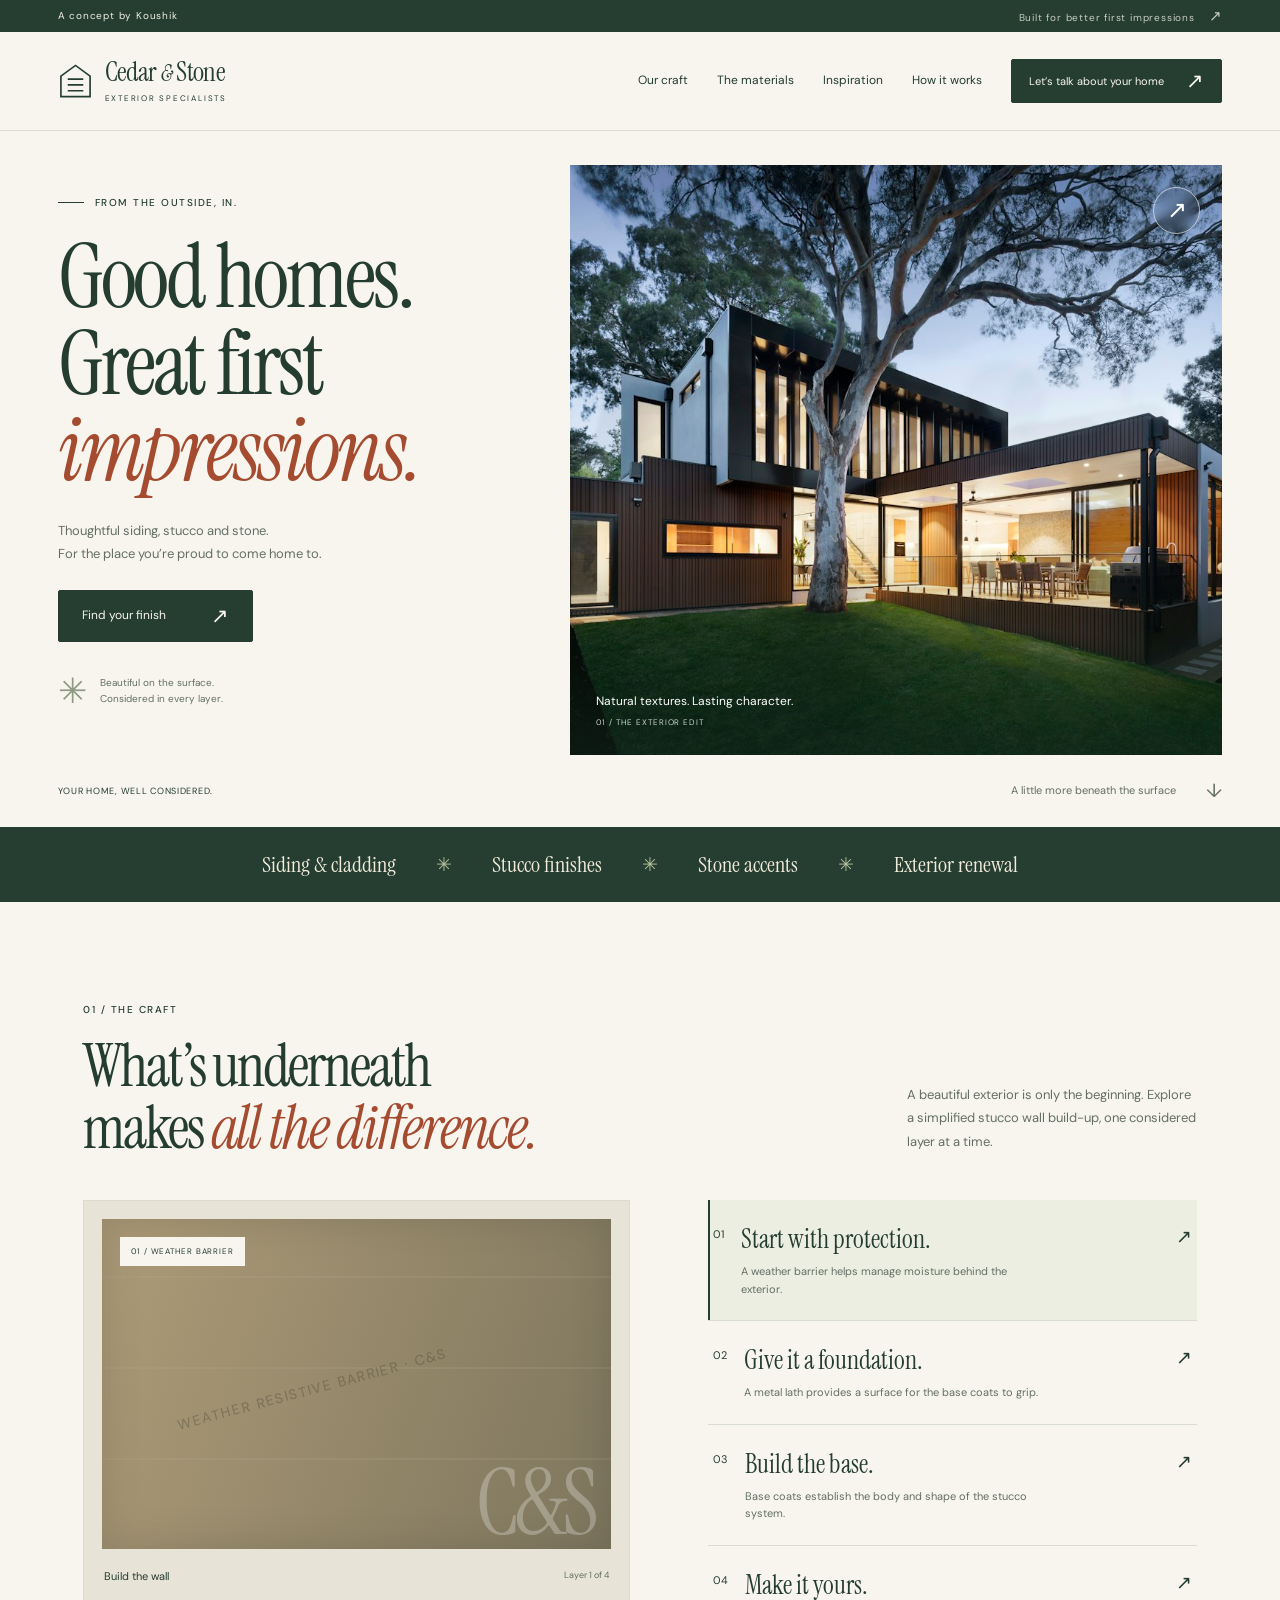
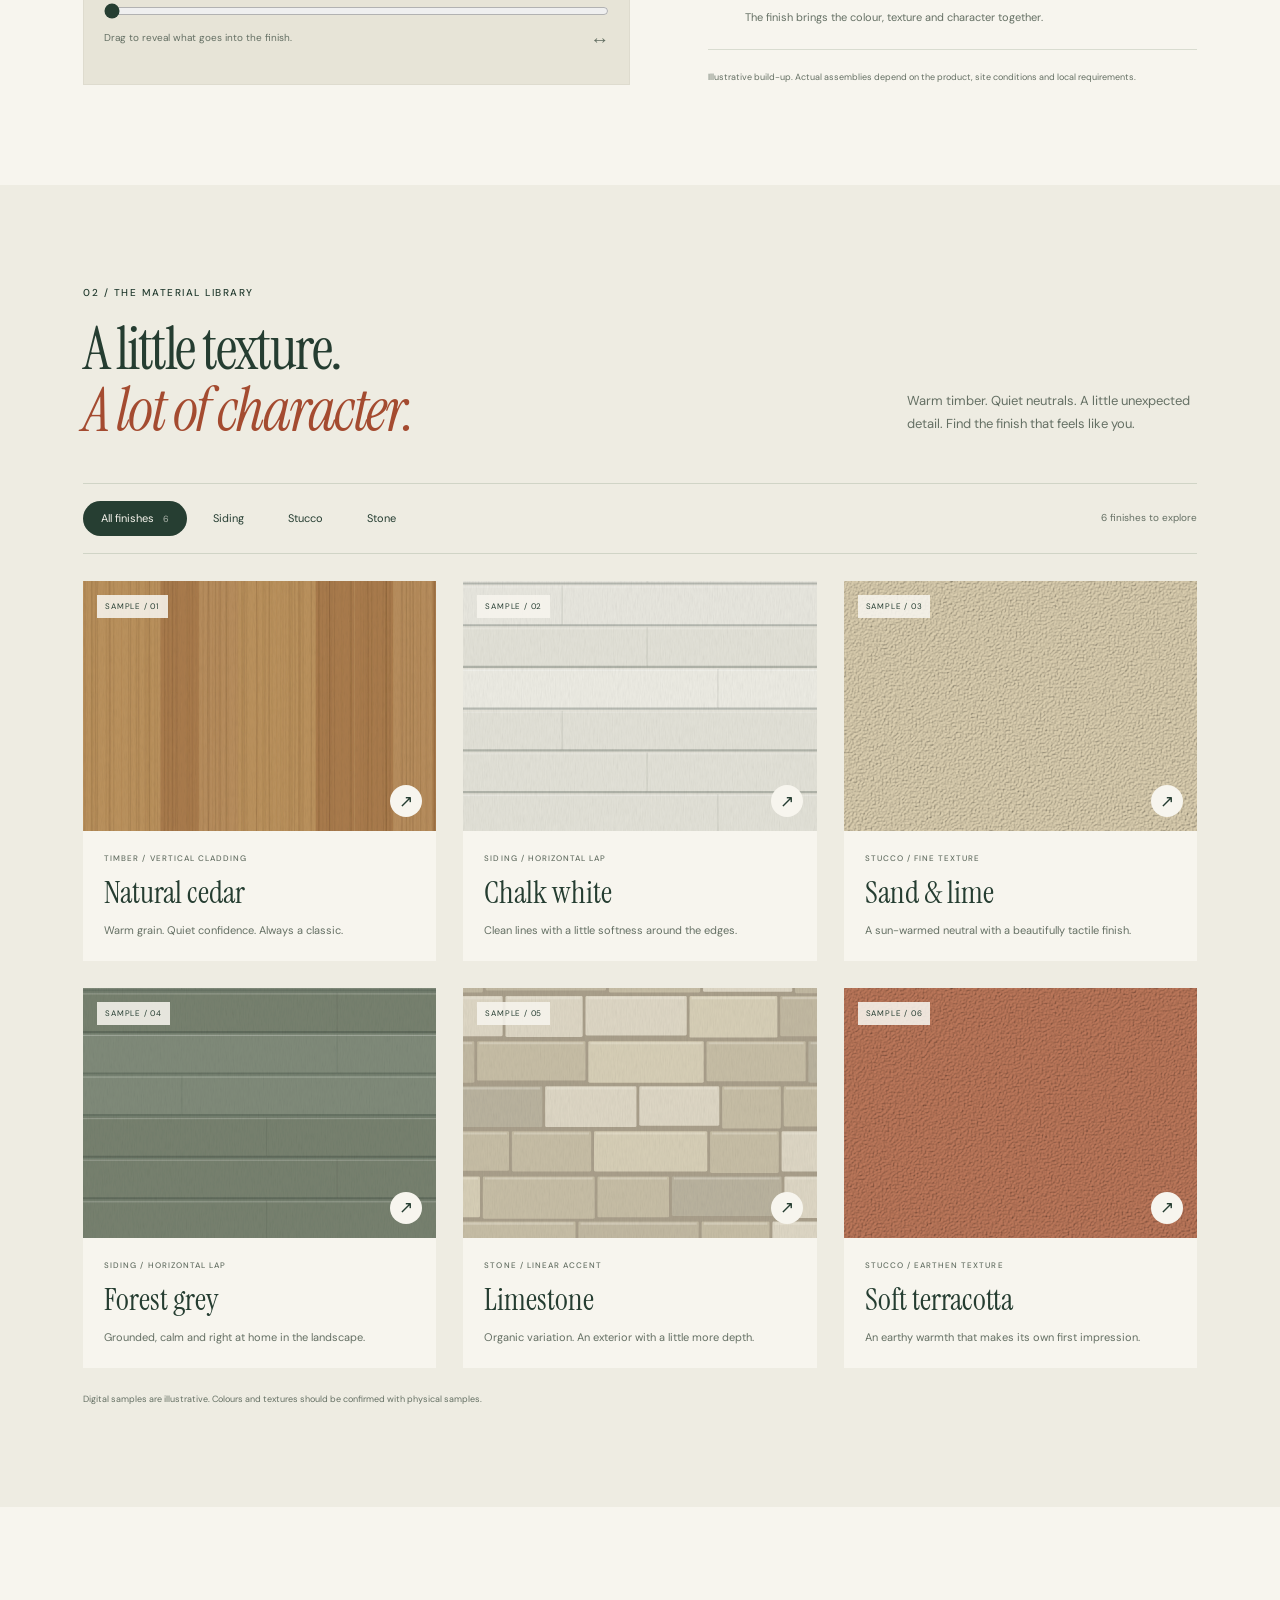
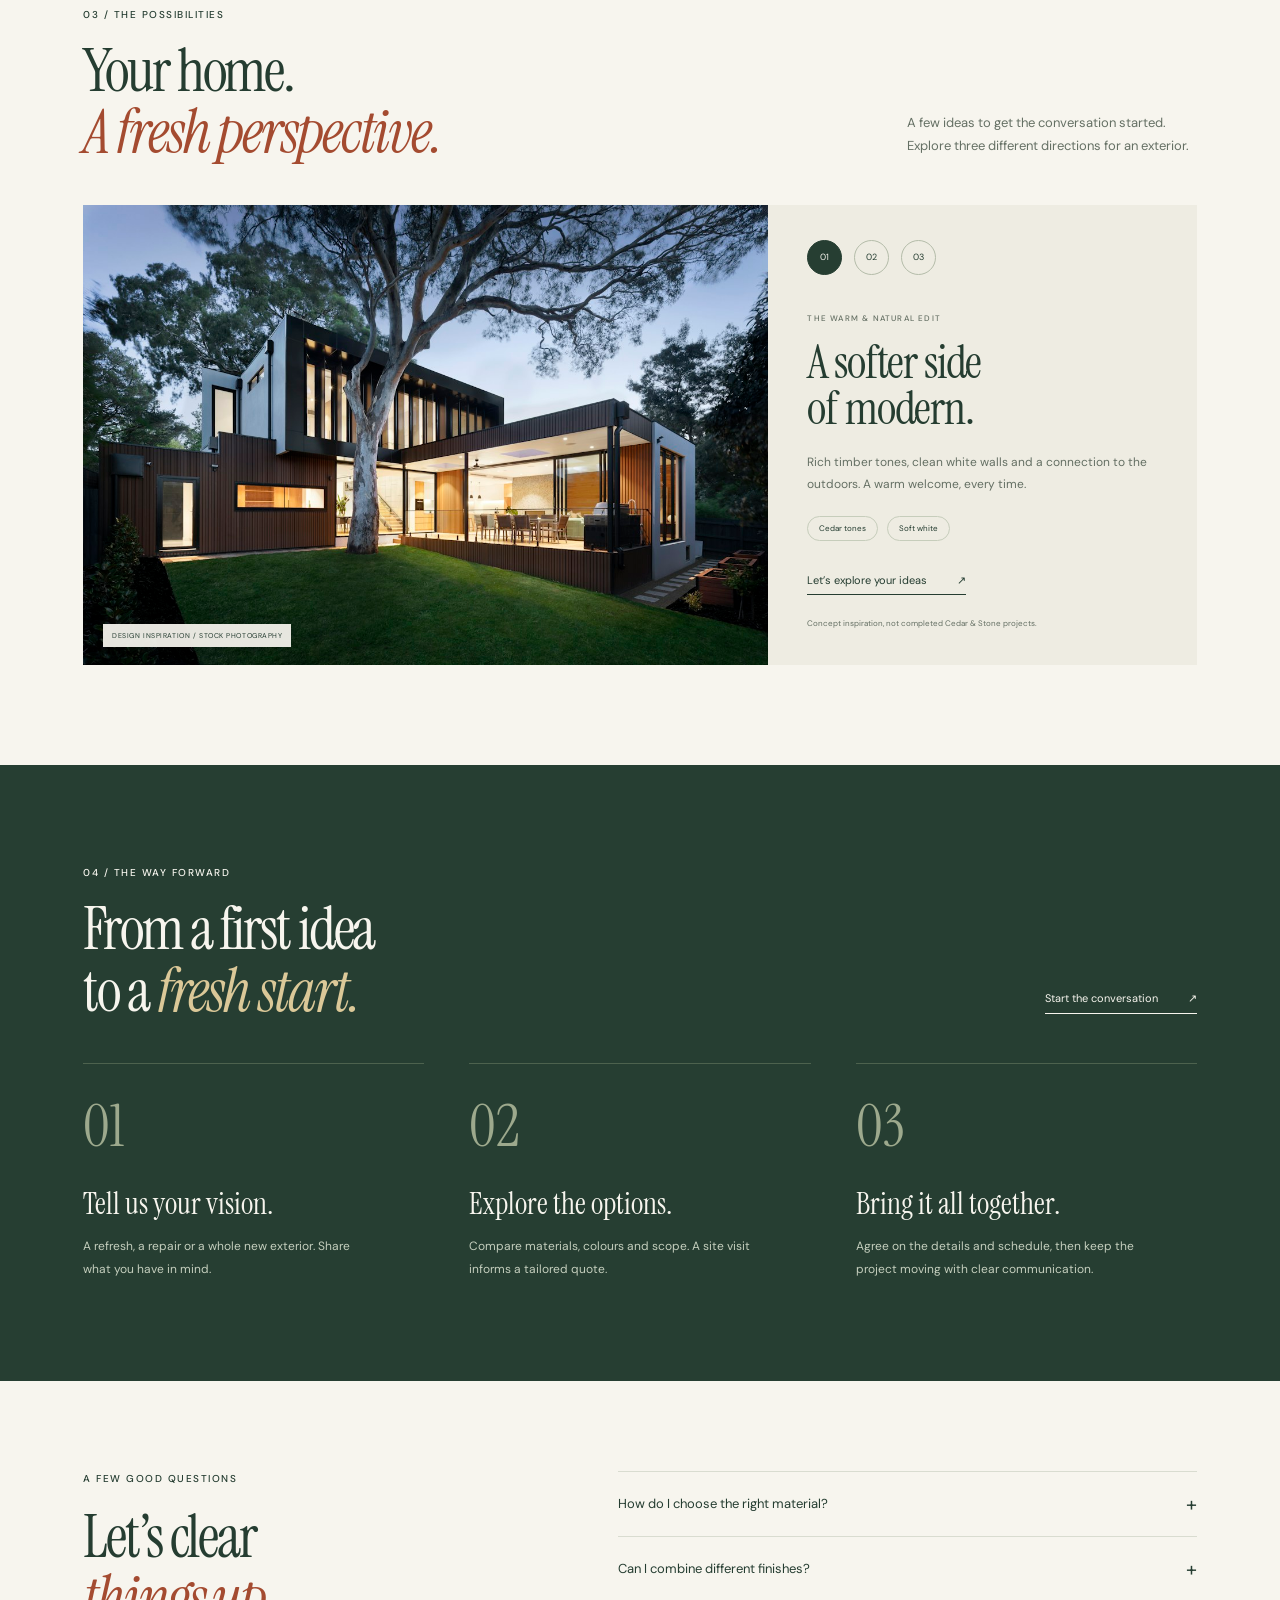
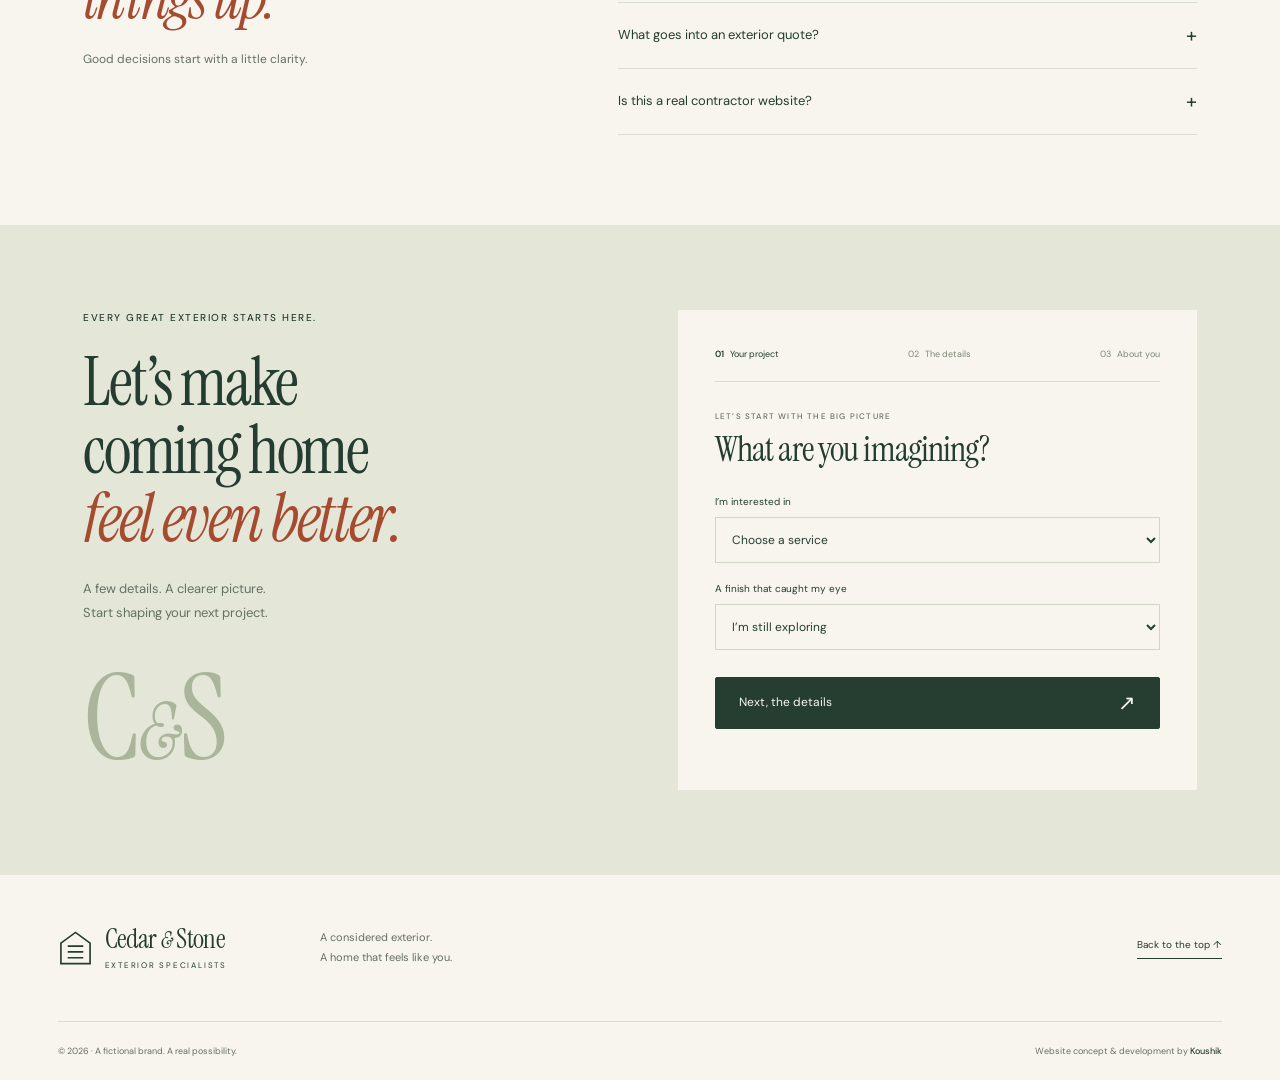
==== index.html @ 610dc9ab "Publish Cedar & Stone contractor website" ====
<!doctype html>
<html lang="en">
<head>
  <meta charset="utf-8">
  <meta name="viewport" content="width=device-width, initial-scale=1">
  <meta name="theme-color" content="#263e32">
  <meta name="description" content="Explore an exterior contractor website concept by Koushik. Discover siding, stucco and stone finishes, an interactive wall build-up, and a guided project brief.">
  <title>Cedar & Stone — A better first impression.</title>
  <link rel="icon" href="assets/favicon.svg" type="image/svg+xml">
  <link rel="stylesheet" href="styles.css">
  <script src="app.js" defer></script>
</head>
<body>
  <a class="skip-link" href="#main">Skip to content</a>
  <div class="concept-bar"><span>A concept by Koushik</span><span>Built for better first impressions <span aria-hidden="true">↗</span></span></div>
  <header class="site-header">
    <a class="brand" href="#" aria-label="Cedar and Stone home"><svg viewBox="0 0 36 40" aria-hidden="true"><path d="M3 36V15L18 4l15 11v21H3Z"/><path d="M10 18h16M10 24h16M10 30h16"/></svg><span>Cedar <i>&</i> Stone<small>EXTERIOR SPECIALISTS</small></span></a>
    <button class="menu-toggle" aria-expanded="false" aria-controls="navigation" aria-label="Open navigation"><span></span><span></span></button>
    <nav id="navigation" aria-label="Main navigation"><a href="#craft">Our craft</a><a href="#materials">The materials</a><a href="#projects">Inspiration</a><a href="#process">How it works</a><a class="button button-small" href="#quote">Let’s talk about your home <span aria-hidden="true">↗</span></a></nav>
  </header>
  <main id="main">
    <section class="hero" aria-labelledby="hero-title">
      <div class="hero-copy"><p class="eyebrow"><span class="tiny-line"></span> FROM THE OUTSIDE, IN.</p><h1 id="hero-title">Good homes.<br>Great first<br><em>impressions.</em></h1><p class="hero-description">Thoughtful siding, stucco and stone.<br>For the place you’re proud to come home to.</p><a class="button" href="#materials">Find your finish <span aria-hidden="true">↗</span></a><div class="hero-note"><span class="note-symbol" aria-hidden="true">✳</span><p>Beautiful on the surface.<br>Considered in every layer.</p></div></div>
      <div class="hero-photo"><img src="assets/house-courtyard.jpg" width="1200" height="800" alt="Contemporary home with warm timber cladding, white walls and a tree-filled courtyard" fetchpriority="high"><div class="photo-caption"><span>Natural textures. Lasting character.</span><span>01 / THE EXTERIOR EDIT</span></div><a class="photo-link" href="#projects" aria-label="Explore home inspiration"><span aria-hidden="true">↗</span></a></div>
      <div class="hero-bottom"><span>YOUR HOME, WELL CONSIDERED.</span><a href="#craft">A little more beneath the surface <span aria-hidden="true">↓</span></a></div>
    </section>
    <div class="service-strip" aria-label="Services"><span>Siding & cladding</span><i aria-hidden="true">✳</i><span>Stucco finishes</span><i aria-hidden="true">✳</i><span>Stone accents</span><i aria-hidden="true">✳</i><span>Exterior renewal</span></div>

    <section class="section craft-section" id="craft" aria-labelledby="craft-title">
      <div class="section-heading"><div><p class="eyebrow">01 / THE CRAFT</p><h2 id="craft-title">What’s underneath<br>makes <em>all the difference.</em></h2></div><p>A beautiful exterior is only the beginning. Explore a simplified stucco wall build-up, one considered layer at a time.</p></div>
      <div class="craft-layout"><div class="wall-demo"><div class="wall-stage" id="wall-stage" data-layer="0"><div class="wall-layer wall-barrier"></div><div class="wall-layer wall-mesh"></div><div class="wall-layer wall-base"></div><div class="wall-layer wall-finish"></div><div class="wall-frame"></div><span class="wall-label" id="wall-label">01 / WEATHER BARRIER</span><span class="wall-watermark" aria-hidden="true">C&S</span></div><div class="wall-control"><label for="wall-progress">Build the wall <span id="wall-progress-label">Layer 1 of 4</span></label><input id="wall-progress" type="range" min="0" max="3" step="0.01" value="0" aria-label="Explore four layers of a stucco wall"><p>Drag to reveal what goes into the finish. <span aria-hidden="true">↔</span></p></div></div>
      <div class="layer-list" aria-label="Wall layers"><button class="layer-step is-active" data-layer="0" aria-pressed="true"><span>01</span><div><h3>Start with protection.</h3><p>A weather barrier helps manage moisture behind the exterior.</p></div><b aria-hidden="true">↗</b></button><button class="layer-step" data-layer="1" aria-pressed="false"><span>02</span><div><h3>Give it a foundation.</h3><p>A metal lath provides a surface for the base coats to grip.</p></div><b aria-hidden="true">↗</b></button><button class="layer-step" data-layer="2" aria-pressed="false"><span>03</span><div><h3>Build the base.</h3><p>Base coats establish the body and shape of the stucco system.</p></div><b aria-hidden="true">↗</b></button><button class="layer-step" data-layer="3" aria-pressed="false"><span>04</span><div><h3>Make it yours.</h3><p>The finish brings the colour, texture and character together.</p></div><b aria-hidden="true">↗</b></button><p class="technical-note">Illustrative build-up. Actual assemblies depend on the product, site conditions and local requirements.</p></div></div>
    </section>

    <section class="materials-section" id="materials" aria-labelledby="materials-title"><div class="section section-inner"><div class="section-heading"><div><p class="eyebrow">02 / THE MATERIAL LIBRARY</p><h2 id="materials-title">A little texture.<br><em>A lot of character.</em></h2></div><p>Warm timber. Quiet neutrals. A little unexpected detail. Find the finish that feels like you.</p></div><div class="materials-toolbar"><div class="filter-list" role="group" aria-label="Filter materials"><button class="filter is-active" data-filter="all" aria-pressed="true">All finishes <span>6</span></button><button class="filter" data-filter="siding" aria-pressed="false">Siding</button><button class="filter" data-filter="stucco" aria-pressed="false">Stucco</button><button class="filter" data-filter="stone" aria-pressed="false">Stone</button></div><p id="material-count" aria-live="polite">6 finishes to explore</p></div><div class="material-grid" id="material-grid"></div><p class="material-footnote">Digital samples are illustrative. Colours and textures should be confirmed with physical samples.</p></div></section>

    <section class="section projects-section" id="projects" aria-labelledby="projects-title"><div class="section-heading"><div><p class="eyebrow">03 / THE POSSIBILITIES</p><h2 id="projects-title">Your home.<br><em>A fresh perspective.</em></h2></div><p>A few ideas to get the conversation started. Explore three different directions for an exterior.</p></div><div class="project-layout"><div class="project-image-wrap"><img id="project-image" src="assets/house-courtyard.jpg" width="1200" height="800" loading="lazy" alt="Warm timber and white exterior around a leafy courtyard"><span class="image-label">DESIGN INSPIRATION / STOCK PHOTOGRAPHY</span></div><div class="project-detail"><div class="project-selectors" role="group" aria-label="Choose an inspiration concept"><button class="project-selector is-active" data-project="0" aria-pressed="true">01</button><button class="project-selector" data-project="1" aria-pressed="false">02</button><button class="project-selector" data-project="2" aria-pressed="false">03</button></div><p class="eyebrow" id="project-type">THE WARM & NATURAL EDIT</p><h3 id="project-title">A softer side<br>of modern.</h3><p id="project-description">Rich timber tones, clean white walls and a connection to the outdoors. A warm welcome, every time.</p><div class="project-tags" id="project-tags"><span>Cedar tones</span><span>Soft white</span></div><a class="text-link" href="#quote">Let’s explore your ideas <span aria-hidden="true">↗</span></a><p class="project-disclaimer">Concept inspiration, not completed Cedar & Stone projects.</p></div></div></section>

    <section class="process-section" id="process" aria-labelledby="process-title"><div class="section section-inner"><div class="section-heading"><div><p class="eyebrow">04 / THE WAY FORWARD</p><h2 id="process-title">From a first idea<br>to a <em>fresh start.</em></h2></div><a class="text-link" href="#quote">Start the conversation <span aria-hidden="true">↗</span></a></div><div class="process-grid"><article><span class="process-number">01</span><h3>Tell us your vision.</h3><p>A refresh, a repair or a whole new exterior. Share what you have in mind.</p></article><article><span class="process-number">02</span><h3>Explore the options.</h3><p>Compare materials, colours and scope. A site visit informs a tailored quote.</p></article><article><span class="process-number">03</span><h3>Bring it all together.</h3><p>Agree on the details and schedule, then keep the project moving with clear communication.</p></article></div></div></section>

    <section class="section faq-section" aria-labelledby="faq-title"><div><p class="eyebrow">A FEW GOOD QUESTIONS</p><h2 id="faq-title">Let’s clear<br><em>things up.</em></h2><p>Good decisions start with a little clarity.</p></div><div class="faq-list"><details><summary>How do I choose the right material?<span aria-hidden="true">+</span></summary><p>Start with the look you like, then discuss your home’s existing walls, exposure, maintenance preferences and budget with your contractor. The samples here are a starting point for that conversation.</p></details><details><summary>Can I combine different finishes?<span aria-hidden="true">+</span></summary><p>Yes, a design can combine siding, stucco and stone accents. The detailing and transitions need to suit the selected products and wall assembly.</p></details><details><summary>What goes into an exterior quote?<span aria-hidden="true">+</span></summary><p>Wall area, material choices, access, removal of the existing finish, repairs and detailing all affect the scope. A contractor should assess the site before confirming a price.</p></details><details><summary>Is this a real contractor website?<span aria-hidden="true">+</span></summary><p>This is an interactive portfolio concept by Koushik. Cedar & Stone is a fictional business. The project brief stays in your browser until you choose to copy or download it; this demo does not send enquiries.</p></details></div></section>

    <section class="quote-section" id="quote" aria-labelledby="quote-title"><div class="section quote-layout"><div class="quote-intro"><p class="eyebrow">EVERY GREAT EXTERIOR STARTS HERE.</p><h2 id="quote-title">Let’s make<br>coming home<br><em>feel even better.</em></h2><p>A few details. A clearer picture.<br>Start shaping your next project.</p><div class="quote-mark" aria-hidden="true">C<span>&</span>S</div></div><div class="quote-card"><div id="quote-form-wrap"><div class="form-progress" aria-label="Project brief progress"><span class="is-active" data-form-step="0">01 <b>Your project</b></span><span data-form-step="1">02 <b>The details</b></span><span data-form-step="2">03 <b>About you</b></span></div><form id="quote-form"><div class="form-step" data-step="0"><p class="eyebrow">LET’S START WITH THE BIG PICTURE</p><h3>What are you imagining?</h3><label for="service">I’m interested in</label><select id="service" name="service" required><option value="">Choose a service</option><option>Siding & cladding</option><option>Stucco finishes</option><option>Stone accents</option><option>A complete exterior refresh</option><option>I’d like some guidance</option></select><label for="material">A finish that caught my eye</label><select id="material" name="material"><option value="">I’m still exploring</option></select><button class="button form-next" type="button">Next, the details <span aria-hidden="true">↗</span></button></div><div class="form-step" data-step="1" hidden><p class="eyebrow">A LITTLE MORE CONTEXT</p><h3>Tell us about your home.</h3><label for="location">City or area</label><input id="location" name="location" autocomplete="address-level2" placeholder="e.g. Your city or neighbourhood" minlength="2" maxlength="100" required><label for="timeline">Your ideal timing</label><select id="timeline" name="timeline" required><option value="">Choose a timeframe</option><option>As soon as practical</option><option>Within 1–3 months</option><option>Within 3–6 months</option><option>I’m planning ahead</option></select><label for="notes">Anything else? <span class="optional">Optional</span></label><textarea id="notes" name="notes" rows="3" maxlength="1000" placeholder="A few details about your project…"></textarea><div class="form-actions"><button class="form-back text-link" type="button">← Back</button><button class="button form-next" type="button">One last step <span aria-hidden="true">↗</span></button></div></div><div class="form-step" data-step="2" hidden><p class="eyebrow">PUT A NAME TO THE VISION</p><h3>Who’s planning the project?</h3><label for="name">Your name</label><input id="name" name="name" autocomplete="name" maxlength="100" required placeholder="Your full name"><label for="email">Email address</label><input id="email" name="email" type="email" autocomplete="email" maxlength="200" required placeholder="you@example.com"><p class="demo-form-note">This is a demo. Your brief is created on this device. No enquiry is sent and no details are saved by this site.</p><div class="form-actions"><button class="form-back text-link" type="button">← Back</button><button class="button" type="submit">Create my project brief <span aria-hidden="true">↗</span></button></div></div></form></div><div id="quote-success" hidden tabindex="-1"><span class="success-icon" aria-hidden="true">✓</span><p class="eyebrow">A GREAT PLACE TO START</p><h3>Your vision,<br>all in one place.</h3><p>Your project brief is ready. This demo hasn’t sent an enquiry. Download or copy the brief to share with a contractor.</p><pre id="brief-preview"></pre><div class="success-actions"><button class="button" id="download-brief">Download brief <span aria-hidden="true">↓</span></button><button class="text-link" id="copy-brief">Copy brief <span aria-hidden="true">↗</span></button></div><p id="copy-status" role="status"></p><button class="text-link" id="restart-brief">Start a new brief <span aria-hidden="true">↺</span></button></div></div></div></section>
  </main>
  <footer class="site-footer"><a class="brand" href="#"><svg viewBox="0 0 36 40" aria-hidden="true"><path d="M3 36V15L18 4l15 11v21H3Z"/><path d="M10 18h16M10 24h16M10 30h16"/></svg><span>Cedar <i>&</i> Stone<small>EXTERIOR SPECIALISTS</small></span></a><p>A considered exterior.<br>A home that feels like you.</p><a href="#main" class="text-link">Back to the top ↑</a><div class="footer-bottom"><span>© <span id="year">2026</span> · A fictional brand. A real possibility.</span><span>Website concept & development by <strong>Koushik</strong></span></div></footer>
  <dialog id="material-dialog" aria-labelledby="dialog-title"><button class="dialog-close" aria-label="Close material details">×</button><div id="dialog-swatch" class="dialog-swatch"></div><div class="dialog-content"><p class="eyebrow" id="dialog-category"></p><h2 id="dialog-title"></h2><p id="dialog-description"></p><dl id="dialog-specs"></dl><p class="material-footnote">Illustrative digital sample. Confirm colour, specification and suitability with your installer.</p><button class="button" id="choose-material">Use in my project <span aria-hidden="true">↗</span></button></div></dialog>
  <noscript><p class="noscript-note">Enable JavaScript to explore the material library, interactive wall and project brief.</p></noscript>
</body>
</html>
---- styles.css ----
@font-face{font-family:DM Sans;src:url('assets/dm-sans.woff2') format('woff2');font-style:normal;font-weight:100 900;font-display:swap}
@font-face{font-family:Instrument Serif;src:url('assets/instrument-serif.woff2') format('woff2');font-style:normal;font-weight:400;font-display:swap}
@font-face{font-family:Instrument Serif;src:url('assets/instrument-serif-italic.woff2') format('woff2');font-style:italic;font-weight:400;font-display:swap}
:root{--cream:#f7f5ee;--paper:#eeece2;--green:#263e32;--ink:#253d31;--muted:#657064;--line:#d9dcd0;--ochre:#dbc898;--orange:#a44b30;--serif:'Instrument Serif',Georgia,serif;--sans:'DM Sans',Arial,sans-serif}
*{box-sizing:border-box}html{scroll-behavior:smooth;scroll-padding-top:110px}body{margin:0;background:var(--cream);color:var(--ink);font:15px/1.6 var(--sans);-webkit-font-smoothing:antialiased}body.modal-open{overflow:hidden}button,input,select,textarea{font:inherit}button,a,input,select,textarea,summary{-webkit-tap-highlight-color:transparent}button,a{touch-action:manipulation}button{cursor:pointer}a{color:inherit;text-decoration:none}img{display:block;max-width:100%}button{color:inherit}button:focus-visible,a:focus-visible,summary:focus-visible{outline:3px solid var(--orange);outline-offset:5px}input:focus-visible,select:focus-visible,textarea:focus-visible{outline:2px solid var(--green);outline-offset:3px}[hidden]{display:none!important}h1,h2,h3,p{margin:0}h1,h2,h3{font-weight:400}h1,h2{font-family:var(--serif);letter-spacing:-.035em;line-height:1.02}em{font-weight:400}h2{font-size:clamp(44px,4.7vw,70px)}h3{line-height:1.2}.skip-link{position:fixed;z-index:20;top:10px;left:10px;background:var(--green);color:white;padding:10px 18px;transform:translateY(-200%)}.skip-link:focus{transform:translateY(0)}.concept-bar{height:32px;background:var(--green);color:#eeeee2;display:flex;justify-content:space-between;align-items:center;padding:0 4.5%;font-size:10px;letter-spacing:.08em}.concept-bar>span:last-child{opacity:.8}.concept-bar span span{margin-left:10px;font-size:15px}.site-header{height:99px;display:flex;align-items:center;justify-content:space-between;gap:25px;padding:0 4.5%;border-bottom:1px solid var(--line);background:var(--cream);position:sticky;top:0;z-index:10}.brand{display:inline-flex;align-items:center;gap:12px;white-space:nowrap;line-height:1}.brand>svg{width:35px;height:40px;fill:none;stroke:currentColor;stroke-width:1.7}.brand>span{font:27px/1 var(--serif);letter-spacing:-.025em}.brand i{font-size:23px}.brand small{display:block;font:8px/1.4 var(--sans);letter-spacing:.22em;margin-top:8px}.site-header nav{display:flex;gap:29px;align-items:center}.site-header nav>a:not(.button){font-size:12px}.site-header nav>a:not(.button):hover{color:var(--orange)}.button{border:1px solid var(--green);border-radius:2px;background:var(--green);color:var(--cream);padding:17px 23px;display:inline-flex;gap:35px;align-items:center;justify-content:space-between;font-size:12px;line-height:1.3;transition:background .2s,transform .2s}.button:hover{background:#385343;transform:translateY(-2px)}.button>span{font-size:21px;line-height:.7}.button-small{padding:14px 17px;font-size:11px;gap:22px}.menu-toggle{display:none;background:none;border:0;padding:12px}.menu-toggle span{display:block;width:23px;height:1px;margin:6px 0;background:var(--green)}.eyebrow{font-size:10px;font-weight:500;letter-spacing:.15em;line-height:1.5}.hero{padding:34px 4.5% 0;display:grid;grid-template-columns:44% 56%}.hero-copy{padding:30px 20px 32px 0}.hero-copy .eyebrow{display:flex;gap:11px;align-items:center;margin-bottom:24px}.tiny-line{display:inline-block;width:26px;height:1px;background:var(--green)}.hero h1{font-size:clamp(66px,6.9vw,108px);line-height:.98}.hero h1 em{color:var(--orange)}.hero-description{margin-top:25px;color:var(--muted);font-size:13px;line-height:1.8}.hero-copy>.button{margin-top:25px;min-width:195px}.hero-note{display:flex;align-items:center;gap:13px;margin-top:32px}.note-symbol{font-size:35px;line-height:1;color:#8e9a83}.hero-note p{font-size:10px;line-height:1.6;color:var(--muted)}.hero-photo{position:relative;overflow:hidden;min-height:590px}.hero-photo>img{width:100%;height:100%;object-fit:cover;object-position:45% 50%;position:absolute;inset:0}.hero-photo:after{content:'';position:absolute;inset:65% 0 0;background:linear-gradient(transparent,#13291d99);pointer-events:none}.photo-caption{position:absolute;left:26px;right:26px;bottom:26px;color:white;z-index:1;display:flex;flex-direction:column;gap:5px;font-size:12px}.photo-caption>span:last-child{font-size:8px;letter-spacing:.12em;opacity:.8}.photo-link{position:absolute;right:22px;top:22px;width:47px;height:47px;border-radius:50%;border:1px solid #ffffff99;color:white;display:grid;place-items:center;font-size:24px;backdrop-filter:blur(7px);transition:background .2s}.photo-link:hover{background:var(--green)}.hero-bottom{grid-column:1/-1;display:flex;justify-content:space-between;align-items:center;padding:21px 0;font-size:9px;letter-spacing:.08em}.hero-bottom>a{display:flex;gap:30px;align-items:center;color:var(--muted);letter-spacing:0;font-size:11px}.hero-bottom>a span{font-size:19px}.service-strip{display:flex;gap:40px;align-items:center;justify-content:center;background:var(--green);color:#f1ecda;padding:23px 4.5%;font:22px var(--serif)}.service-strip i{font:19px var(--sans);color:#b4bf9b}.section{max-width:1600px;margin:0 auto;padding:100px 6.5%}.section-heading{display:flex;align-items:flex-end;justify-content:space-between;gap:60px;margin-bottom:42px}.section-heading .eyebrow{margin-bottom:18px}.section-heading>p{max-width:290px;color:var(--muted);font-size:13px;line-height:1.8;padding-bottom:5px}.section-heading h2 em{color:var(--orange)}.craft-layout{display:grid;grid-template-columns:1.12fr 1fr;gap:7%}.wall-demo{border:1px solid #dedbce;background:#e7e4d7;padding:18px}.wall-stage{position:relative;height:330px;overflow:hidden;background:#39382d}.wall-layer{position:absolute;inset:0}.wall-barrier{background:repeating-linear-gradient(0deg,transparent 0 89px,#b5a99330 89px 91px),linear-gradient(110deg,#ad9b77,#7e765e)}.wall-barrier:after{content:'WEATHER RESISTIVE BARRIER · C&S';position:absolute;top:48%;left:14%;transform:rotate(-15deg);color:#282d254a;font-size:14px;letter-spacing:.12em}.wall-mesh{background:repeating-linear-gradient(45deg,transparent 0 17px,#8b9689 17px 19px,transparent 19px 21px),repeating-linear-gradient(-45deg,transparent 0 17px,#606c61 17px 19px,transparent 19px 21px);clip-path:inset(0 100% 0 0)}.wall-base{background:url('assets/swatch-base.svg') center/cover;clip-path:inset(0 100% 0 0)}.wall-finish{background:url('assets/swatch-stucco.svg') center/cover;clip-path:inset(0 100% 0 0)}.wall-frame{position:absolute;inset:0;box-shadow:inset 0 0 40px #292a2930;pointer-events:none}.wall-label{position:absolute;top:18px;left:18px;padding:8px 11px;background:var(--cream);font-size:8px;letter-spacing:.11em}.wall-watermark{position:absolute;right:17px;bottom:0;font:90px/1 var(--serif);color:#fff4;letter-spacing:-.05em;pointer-events:none}.wall-control{padding:19px 2px 0}.wall-control>label{display:flex;justify-content:space-between;font-size:11px}.wall-control label span{font-size:9px;color:var(--muted)}.wall-control input{accent-color:var(--green);width:100%;margin:17px 0 11px;cursor:ew-resize}.wall-control>p{font-size:10px;color:var(--muted);display:flex;justify-content:space-between}.wall-control>p span{font-size:19px;line-height:1}.layer-list{align-self:center}.layer-step{width:100%;display:flex;align-items:flex-start;gap:17px;border:0;border-bottom:1px solid var(--line);text-align:left;padding:22px 5px;background:transparent;transition:background .2s;opacity:1}.layer-step.is-active,.layer-step:hover{opacity:1}.layer-step.is-active{background:#e8ecdfbb;box-shadow:inset 2px 0 var(--green)}.layer-step>span{font-size:11px;padding-top:4px}.layer-step h3{font:26px var(--serif)}.layer-step p{font-size:11px;color:var(--muted);margin-top:7px;max-width:300px}.layer-step>b{font-weight:400;font-size:19px;margin-left:auto}.technical-note{margin-top:20px;font-size:9px;line-height:1.7;color:var(--muted)}.materials-section{background:var(--paper)}.materials-toolbar{border-top:1px solid #d0d4c6;border-bottom:1px solid #d0d4c6;display:flex;align-items:center;justify-content:space-between;padding:17px 0;margin-bottom:27px}.filter-list{display:flex;gap:8px}.filter{padding:8px 17px;background:transparent;border:1px solid transparent;border-radius:25px;font-size:11px}.filter:hover{border-color:#bcc4b2}.filter.is-active{background:var(--green);color:var(--cream)}.filter span{font-size:9px;opacity:.65;margin-left:6px}.materials-toolbar>p{font-size:10px;color:var(--muted)}.material-grid{display:grid;grid-template-columns:repeat(3,1fr);gap:27px}.material-card{background:var(--cream);min-width:0}.material-open{border:0;background:transparent;padding:0;width:100%;text-align:left;display:block}.swatch{height:250px;position:relative;overflow:hidden}.swatch img{width:100%;height:100%;object-fit:cover;transition:transform .5s}.material-open:hover .swatch img{transform:scale(1.05)}.swatch-id{position:absolute;top:14px;left:14px;font-size:8px;letter-spacing:.1em;background:#f7f5eede;padding:5px 8px}.swatch-arrow{position:absolute;right:14px;bottom:14px;width:32px;height:32px;display:grid;place-items:center;background:var(--cream);border-radius:50%;font-size:17px;transition:background .2s,color .2s}.material-open:hover .swatch-arrow{background:var(--green);color:white}.material-info{padding:21px}.material-info .eyebrow{font-size:8px;letter-spacing:.13em;color:var(--muted)}.material-info h3{font:31px var(--serif);margin:8px 0}.material-info>p:last-child{font-size:11px;color:var(--muted);line-height:1.7}.material-footnote{font-size:9px;color:var(--muted);margin-top:24px;line-height:1.7}.project-layout{display:grid;grid-template-columns:1.6fr 1fr;background:var(--paper)}.project-image-wrap{position:relative;min-height:440px;overflow:hidden}.project-image-wrap>img{position:absolute;width:100%;height:100%;object-fit:cover}.image-label{position:absolute;bottom:18px;left:20px;font-size:7px;letter-spacing:.08em;background:#f7f5eeee;padding:6px 9px}.project-detail{padding:35px 39px;align-self:center}.project-selectors{display:flex;gap:12px;margin-bottom:37px}.project-selector{background:transparent;border:1px solid #b4bca9;border-radius:50%;width:35px;height:35px;font-size:9px}.project-selector.is-active{color:var(--cream);background:var(--green);border-color:var(--green)}.project-detail>.eyebrow{font-size:8px;color:var(--muted)}.project-detail>h3{font:47px/.98 var(--serif);margin-top:15px;letter-spacing:-.025em}.project-detail>p:not(.eyebrow):not(.project-disclaimer){font-size:12px;color:var(--muted);line-height:1.85;margin-top:20px}.project-tags{display:flex;gap:9px;flex-wrap:wrap;margin-top:21px}.project-tags>span{border:1px solid #c6cdbb;border-radius:20px;padding:5px 11px;font-size:8px}.text-link{border:0;border-bottom:1px solid currentColor;border-radius:0;background:transparent;padding:0 0 6px;display:inline-flex;align-items:center;gap:30px;font-size:11px;line-height:1.5}.text-link:hover{color:var(--orange)}.project-detail>.text-link{margin-top:31px}.project-disclaimer{font-size:8px;color:var(--muted);margin-top:22px}.process-section{background:var(--green);color:var(--cream)}.process-section .section-heading h2 em{color:var(--ochre)}.process-section .section-heading>.text-link{align-self:flex-end;margin-bottom:7px}.process-section .text-link:hover{color:var(--ochre)}.process-grid{display:grid;grid-template-columns:repeat(3,1fr);gap:45px}.process-grid>article{border-top:1px solid #889a7866;padding-top:25px}.process-number{font:58px var(--serif);color:#9da98d}.process-grid h3{font:30px var(--serif);margin-top:20px}.process-grid p{font-size:12px;color:#c4cebd;margin-top:12px;max-width:290px;line-height:1.9}.faq-section{display:grid;grid-template-columns:1fr 1.3fr;gap:8%;padding-top:90px;padding-bottom:90px}.faq-section h2{margin-top:20px}.faq-section h2 em{color:var(--orange)}.faq-section>div>p:not(.eyebrow){font-size:12px;margin-top:22px;color:var(--muted)}.faq-list{align-self:center}.faq-list details{border-bottom:1px solid var(--line);padding:22px 0}.faq-list details:first-child{border-top:1px solid var(--line)}.faq-list summary{cursor:pointer;list-style:none;display:flex;gap:20px;justify-content:space-between;font-size:13px}.faq-list summary::-webkit-details-marker{display:none}.faq-list summary>span{font-size:20px;line-height:1;transition:transform .2s}.faq-list details[open] summary>span{transform:rotate(45deg)}.faq-list details>p{font-size:12px;color:var(--muted);margin-top:14px;padding-right:25px;line-height:1.8}.quote-section{background:#e4e7d8}.quote-layout{display:grid;grid-template-columns:1fr 1.05fr;gap:9%;padding-top:85px;padding-bottom:85px}.quote-intro{position:relative}.quote-intro>h2{margin-top:24px;font-size:clamp(48px,5.2vw,77px)}.quote-intro h2 em{color:var(--orange)}.quote-intro>p:not(.eyebrow){font-size:13px;color:var(--muted);margin-top:25px;line-height:1.8}.quote-mark{font:120px var(--serif);color:#aab59b;margin-top:34px;letter-spacing:-.1em;line-height:1}.quote-mark>span{font-size:80px;font-style:italic;padding:0 10px}.quote-card{background:var(--cream);padding:37px;align-self:start;min-height:480px}.form-progress{display:flex;justify-content:space-between;gap:12px;padding-bottom:20px;border-bottom:1px solid var(--line);margin-bottom:28px}.form-progress>span{font-size:9px;color:#7d8878}.form-progress b{font-weight:400;margin-left:4px}.form-progress>span.is-active{font-weight:600;color:var(--green)}.form-step>.eyebrow{font-size:8px;margin-bottom:10px;color:var(--muted)}.form-step h3,#quote-success h3{font:35px/1 var(--serif);letter-spacing:-.025em;margin-bottom:27px}.form-step label{display:block;font-size:10px;margin:18px 0 7px}.form-step input,.form-step select,.form-step textarea{border:1px solid #d1d6c7;border-radius:0;width:100%;padding:13px 12px;font-size:12px;color:var(--green);background:var(--cream);min-width:0}.form-step textarea{resize:vertical}.form-step input::placeholder,.form-step textarea::placeholder{color:#7d8676}.form-step .optional{float:right;color:var(--muted);font-size:9px}.form-step>.button{margin-top:27px;width:100%}.form-actions{display:flex;justify-content:space-between;align-items:center;gap:15px;margin-top:27px}.form-actions .button{padding:15px;gap:20px}.form-actions .text-link{gap:0;white-space:nowrap}.demo-form-note{font-size:10px;line-height:1.8;color:var(--muted);margin-top:20px}.success-icon{display:grid;place-items:center;background:var(--green);color:var(--cream);width:40px;height:40px;border-radius:50%;font-size:18px;margin-bottom:23px}#quote-success>.eyebrow{font-size:8px;color:var(--muted);margin-bottom:12px}#quote-success>h3{font-size:44px;margin-bottom:18px}#quote-success>p:not(.eyebrow){font-size:12px;color:var(--muted);line-height:1.8}#brief-preview{font:11px/1.8 var(--sans);white-space:pre-wrap;overflow-wrap:anywhere;border-top:1px solid var(--line);border-bottom:1px solid var(--line);padding:16px 0;margin:22px 0}.success-actions{display:flex;align-items:center;gap:20px;flex-wrap:wrap}.success-actions .button{gap:15px;padding:15px}.success-actions .text-link{gap:12px}#copy-status{min-height:25px;margin-top:8px;font-size:10px!important}#restart-brief{margin-top:6px;font-size:10px;gap:15px}.site-footer{padding:50px 4.5% 22px;display:flex;gap:35px;justify-content:space-between;align-items:center;flex-wrap:wrap}.site-footer>p{font-size:11px;color:var(--muted);line-height:1.8;margin-right:auto;margin-left:5%}.site-footer>.text-link{gap:15px;font-size:10px}.footer-bottom{flex:0 0 100%;display:flex;justify-content:space-between;gap:20px;border-top:1px solid var(--line);margin-top:15px;padding-top:22px;font-size:9px;color:var(--muted)}.footer-bottom strong{font-weight:500;color:var(--green)}dialog{border:0;padding:0;max-width:800px;width:calc(100% - 36px);background:var(--cream);color:var(--green);box-shadow:0 25px 100px #0003;max-height:90dvh;overflow:auto}dialog[open]{display:grid;grid-template-columns:1fr 1.1fr}dialog::backdrop{background:#142a21b5;backdrop-filter:blur(5px)}.dialog-close{position:absolute;top:12px;right:12px;background:var(--cream);border:1px solid #c8cebf;border-radius:50%;width:32px;height:32px;font-size:24px;line-height:1;z-index:1}.dialog-swatch{min-height:400px;background-position:center;background-size:cover}.dialog-content{padding:47px 32px 32px}.dialog-content>.eyebrow{font-size:8px;color:var(--muted)}.dialog-content>h2{font-size:46px;margin-top:14px}.dialog-content>p:not(.eyebrow):not(.material-footnote){font-size:12px;color:var(--muted);line-height:1.85;margin-top:18px}.dialog-content>dl{margin:24px 0;border-top:1px solid var(--line)}.dialog-content dl>div{display:flex;gap:15px;justify-content:space-between;padding:10px 0;border-bottom:1px solid var(--line);font-size:10px}.dialog-content dt{color:var(--muted)}.dialog-content dd{margin:0;text-align:right}.dialog-content>.button{width:100%;margin-top:25px}.noscript-note{position:fixed;bottom:0;background:var(--green);color:white;z-index:30;padding:15px;margin:0;width:100%;font-size:12px;text-align:center}
@media(min-width:1600px){.hero{max-width:1700px;margin:0 auto}.hero-photo{min-height:660px}.hero-copy{padding-top:45px}.site-header{padding-left:max(4.5%,calc((100% - 1560px)/2));padding-right:max(4.5%,calc((100% - 1560px)/2))}}
@media(max-width:1100px){.site-header nav{gap:18px}.site-header nav>a:not(.button){font-size:10px}.brand>span{font-size:24px}.brand small{font-size:7px}.site-header .button{font-size:10px;gap:13px;padding:13px}.hero h1{font-size:8vw}.hero{grid-template-columns:46% 54%}.hero-photo{min-height:550px}.section{padding:80px 5%}.service-strip{gap:23px;font-size:20px}.section-heading{gap:40px}.section-heading>p{max-width:255px}.craft-layout{gap:5%}.wall-stage{height:290px}.layer-step{padding:17px 3px}.layer-step h3{font-size:23px}.material-grid{gap:20px}.swatch{height:220px}.material-info{padding:18px}.project-detail{padding:30px}.project-detail>h3{font-size:42px}.project-layout{grid-template-columns:1.35fr 1fr}.project-image-wrap{min-height:460px}.quote-layout{gap:6%}.quote-card{padding:28px}.form-progress{gap:8px}.form-progress b{font-size:8px}}
@media(max-width:800px){html{scroll-padding-top:85px}.site-header{height:80px}.site-header nav{display:none;position:absolute;left:0;right:0;top:80px;background:var(--cream);padding:22px 5%;border-bottom:1px solid var(--line);box-shadow:0 20px 25px #142a210d}.site-header nav.is-open{display:flex;flex-direction:column;align-items:stretch;gap:0}.site-header nav>a:not(.button){padding:13px 0;font-size:14px}.site-header nav>.button{margin-top:12px;font-size:12px;padding:16px}.menu-toggle{display:block}.menu-toggle[aria-expanded=true] span:first-child{transform:translateY(3.5px) rotate(45deg)}.menu-toggle[aria-expanded=true] span:last-child{transform:translateY(-3.5px) rotate(-45deg)}.hero{padding-top:25px;grid-template-columns:1fr 1fr;gap:0 17px}.hero-copy{padding-top:10px;padding-right:0}.hero-copy .eyebrow{font-size:8px;gap:8px;margin-bottom:20px}.tiny-line{width:18px}.hero h1{font-size:8.8vw}.hero-description{font-size:11px;line-height:1.75;margin-top:20px}.hero-photo{min-height:480px}.hero-copy>.button{min-width:0;padding:15px 18px;font-size:11px;gap:28px;margin-top:20px}.hero-note{margin-top:28px}.hero-note p{font-size:9px}.photo-caption{left:18px;bottom:18px;font-size:10px}.photo-caption>span:last-child{font-size:6px}.service-strip{gap:20px;padding:20px;font-size:17px}.service-strip i{font-size:14px}.service-strip>span:last-child,.service-strip>i:nth-last-child(2){display:none}.section{padding:65px 5%}.section-heading{gap:25px}.section-heading>p{font-size:11px;max-width:210px}h2{font-size:47px}.craft-layout{gap:24px}.wall-demo{padding:12px}.wall-stage{height:280px}.wall-label{left:10px;top:10px;font-size:7px}.wall-watermark{font-size:70px}.layer-step{gap:10px}.layer-step>span{font-size:9px}.layer-step h3{font-size:21px}.layer-step p{font-size:10px}.technical-note{font-size:8px}.material-grid{gap:17px;grid-template-columns:repeat(2,1fr)}.swatch{height:240px}.project-layout{grid-template-columns:1.2fr 1fr}.project-image-wrap{min-height:430px}.project-detail{padding:26px}.project-detail>h3{font-size:38px}.project-detail>p:not(.eyebrow):not(.project-disclaimer){font-size:11px}.project-selectors{margin-bottom:28px}.process-grid{gap:23px}.process-grid h3{font-size:26px}.process-grid p{font-size:11px}.faq-section{gap:6%;grid-template-columns:.9fr 1.3fr}.faq-list summary{font-size:11px}.quote-layout{gap:5%;grid-template-columns:.95fr 1.1fr}.quote-intro>h2{font-size:51px}.quote-intro>.eyebrow{font-size:8px}.quote-card{padding:24px}.form-progress b{display:none}.form-step h3{font-size:31px}.form-actions .button{font-size:10px;gap:15px;padding:13px}.form-actions .text-link{font-size:10px}.site-footer>p{margin-left:0}}
@media(max-width:600px){.concept-bar{font-size:8px;height:29px}.concept-bar>span:last-child{font-size:7px;letter-spacing:0}.site-header{height:75px}.site-header nav{top:75px}.brand>svg{width:29px;height:34px}.brand>span{font-size:25px}.brand small{font-size:7px;letter-spacing:.2em}.hero{grid-template-columns:1fr;padding:30px 5% 0}.hero-copy{padding:0 0 30px}.hero-copy .eyebrow{margin-bottom:22px;font-size:9px}.hero h1{font-size:clamp(72px,15.8vw,95px);line-height:.97}.hero-description{font-size:13px;margin-top:23px}.hero-copy>.button{font-size:12px;padding:17px 21px;margin-top:22px;gap:46px}.hero-note{display:none}.hero-photo{min-height:0;aspect-ratio:1.08}.hero-photo>img{object-position:50% 60%}.photo-caption{font-size:11px;left:20px;bottom:20px}.photo-caption>span:last-child{font-size:7px}.photo-link{width:38px;height:38px;top:17px;right:17px;font-size:21px}.hero-bottom{padding:18px 0}.hero-bottom>span{font-size:7px;max-width:100px}.hero-bottom>a{font-size:9px;gap:10px}.service-strip{justify-content:space-between;gap:12px;padding:22px 5%;font-size:16px}.service-strip>i{font-size:10px}.service-strip>span:nth-of-type(3),.service-strip>i:nth-of-type(2){display:none}.section{padding:60px 5%}.section-heading{display:block;margin-bottom:30px}.section-heading .eyebrow{font-size:9px;margin-bottom:18px}.section-heading>p{max-width:100%;font-size:12px;margin-top:22px;line-height:1.85;padding:0}h2{font-size:48px}.craft-layout{grid-template-columns:1fr;gap:22px}.wall-stage{height:285px}.wall-demo{padding:14px}.wall-control>label{font-size:12px}.wall-label{left:16px;top:16px;font-size:8px}.wall-control input{margin:22px 0 16px}.wall-control>p{font-size:10px}.layer-step{padding:20px 8px;gap:15px}.layer-step h3{font-size:27px}.layer-step p{font-size:11px;max-width:280px}.layer-step>span{font-size:10px}.technical-note{font-size:9px}.materials-toolbar{padding:14px 0;gap:5px}.filter-list{gap:2px}.filter{padding:8px 13px;font-size:10px}.filter span{font-size:8px;margin-left:3px}.materials-toolbar>p{font-size:8px;max-width:57px;text-align:right;line-height:1.5}.material-grid{gap:15px}.swatch{height:200px}.swatch-id{top:10px;left:10px;font-size:7px;padding:4px 6px}.swatch-arrow{width:26px;height:26px;right:10px;bottom:10px}.material-info{padding:15px 13px}.material-info .eyebrow{font-size:7px;letter-spacing:.07em}.material-info h3{font-size:26px;margin-top:7px}.material-info>p:last-child{font-size:10px;line-height:1.7}.material-footnote{font-size:8px}.project-layout{grid-template-columns:1fr}.project-image-wrap{min-height:0;aspect-ratio:1.25}.project-detail{padding:30px}.project-selectors{margin-bottom:25px}.project-detail>h3{font-size:47px}.project-detail>p:not(.eyebrow):not(.project-disclaimer){font-size:12px;max-width:320px}.project-disclaimer{font-size:9px}.project-tags>span{font-size:9px}.image-label{font-size:6px;left:14px;bottom:14px}.process-section .section-heading>.text-link{margin-top:23px;font-size:12px}.process-grid{grid-template-columns:1fr;gap:28px}.process-grid>article{display:grid;grid-template-columns:55px 1fr;gap:0 17px;padding-top:23px}.process-number{grid-row:1/3;font-size:45px;line-height:1}.process-grid h3{font-size:29px;margin-top:2px}.process-grid p{font-size:12px;margin-top:10px;max-width:100%}.faq-section{grid-template-columns:1fr;gap:30px}.faq-section h2{font-size:48px}.faq-list summary{font-size:12px;line-height:1.7}.faq-list details{padding:22px 0}.faq-list details>p{font-size:11px}.quote-layout{grid-template-columns:1fr;gap:35px;padding-top:60px;padding-bottom:60px}.quote-intro>h2{font-size:58px}.quote-intro>p:not(.eyebrow){font-size:12px;margin-top:22px}.quote-intro>h2 br:nth-of-type(2){display:none}.quote-mark{display:none}.quote-card{padding:28px 23px;min-height:450px}.form-progress b{display:inline;font-size:8px}.form-progress>span{font-size:8px}.form-step h3{font-size:35px}.form-step label{font-size:11px}.form-step input,.form-step select,.form-step textarea{font-size:16px;padding:12px}.form-actions .button{font-size:11px;padding:15px;gap:20px}.site-footer{padding:40px 5% 22px;gap:25px}.site-footer>p{font-size:10px;flex:1;margin:0;text-align:right}.site-footer>.text-link{font-size:9px}.footer-bottom{flex-direction:column;gap:9px;font-size:8px;margin-top:0;padding-top:22px}.dialog-swatch{min-height:215px}dialog[open]{grid-template-columns:1fr}.dialog-content{padding:28px}.dialog-content>h2{font-size:43px}.dialog-content>.material-footnote{font-size:9px}.dialog-close{top:12px;right:12px}.success-actions .button{font-size:11px}.success-actions{gap:15px}}
@media(max-width:360px){.concept-bar>span:last-child{display:none}.hero h1{font-size:68px}.filter{padding:7px 9px}.swatch{height:175px}.material-info h3{font-size:24px}.service-strip{font-size:15px}.hero-bottom>a{font-size:8px}.quote-card{padding:25px 19px}.form-progress b{font-size:7px}}
@media(prefers-reduced-motion:reduce){html{scroll-behavior:auto}*,*:before,*:after{animation-duration:.01ms!important;transition-duration:.01ms!important;animation-iteration-count:1!important}}
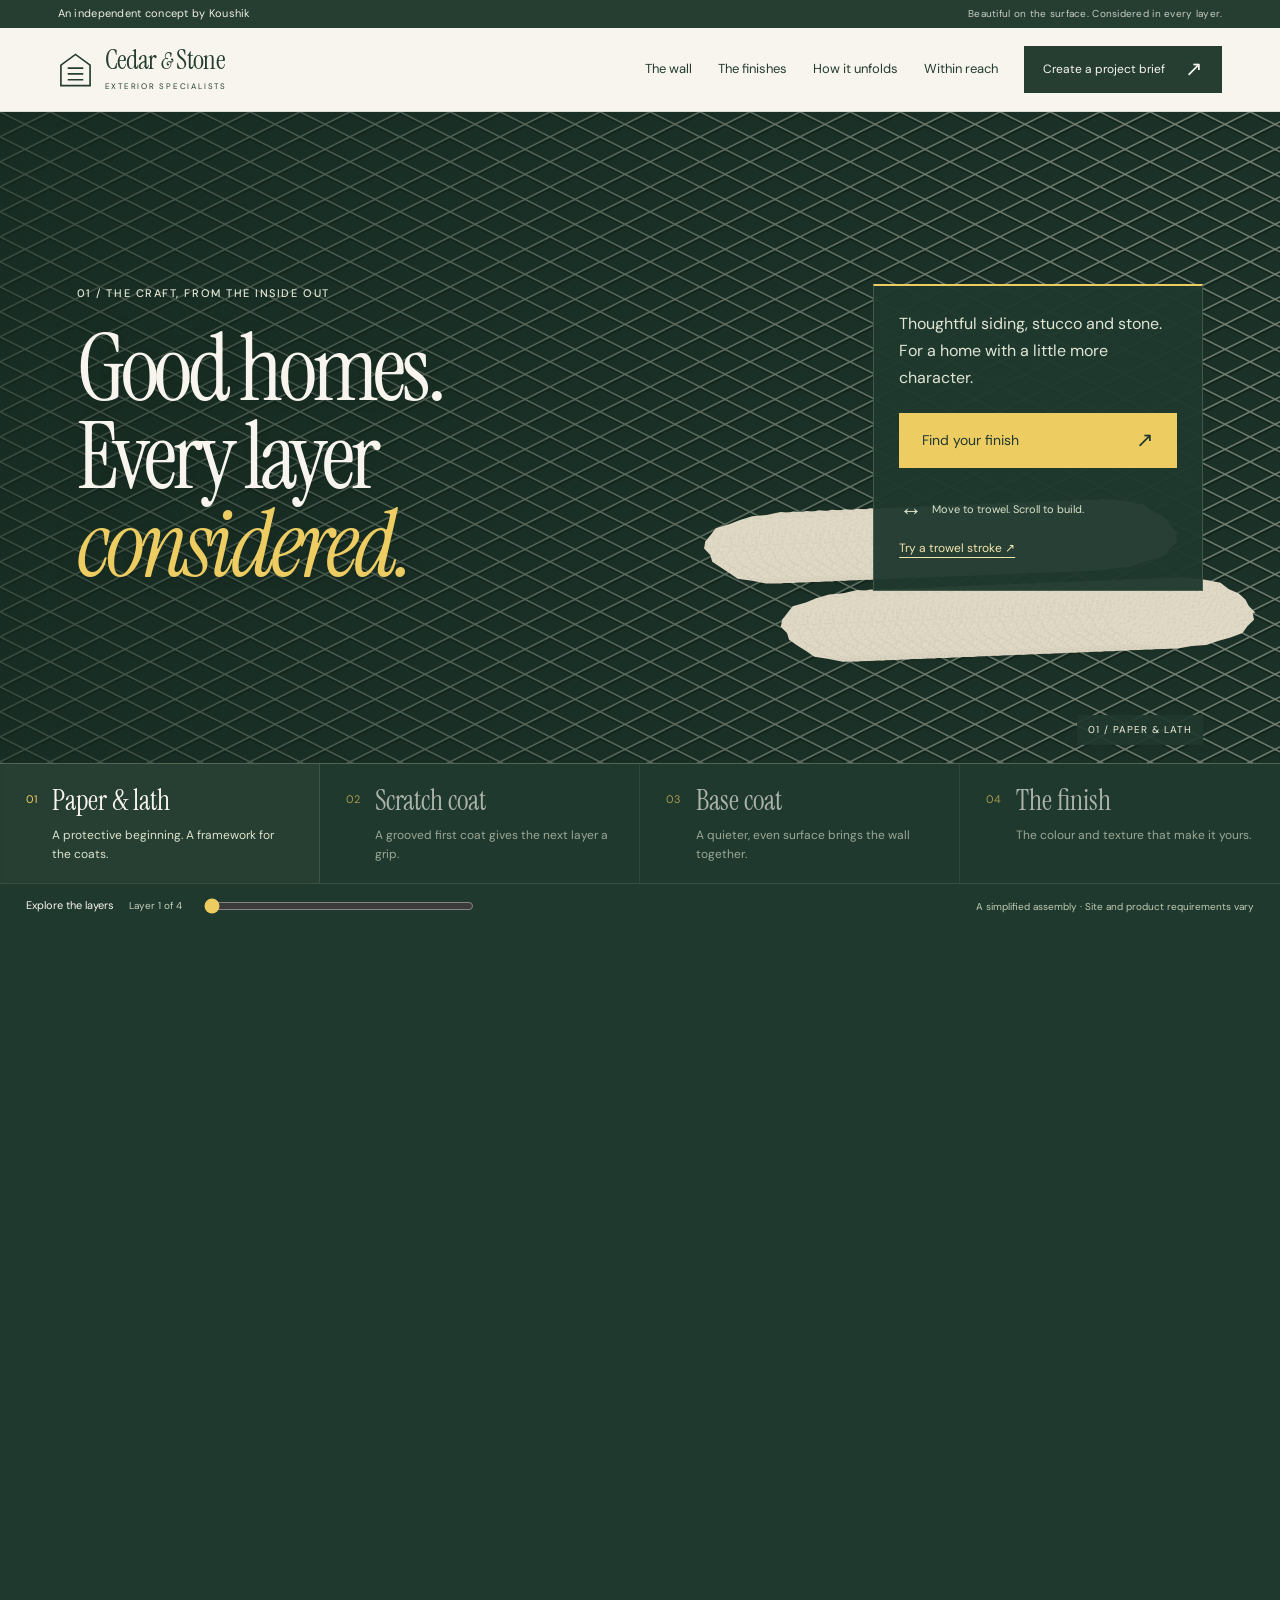
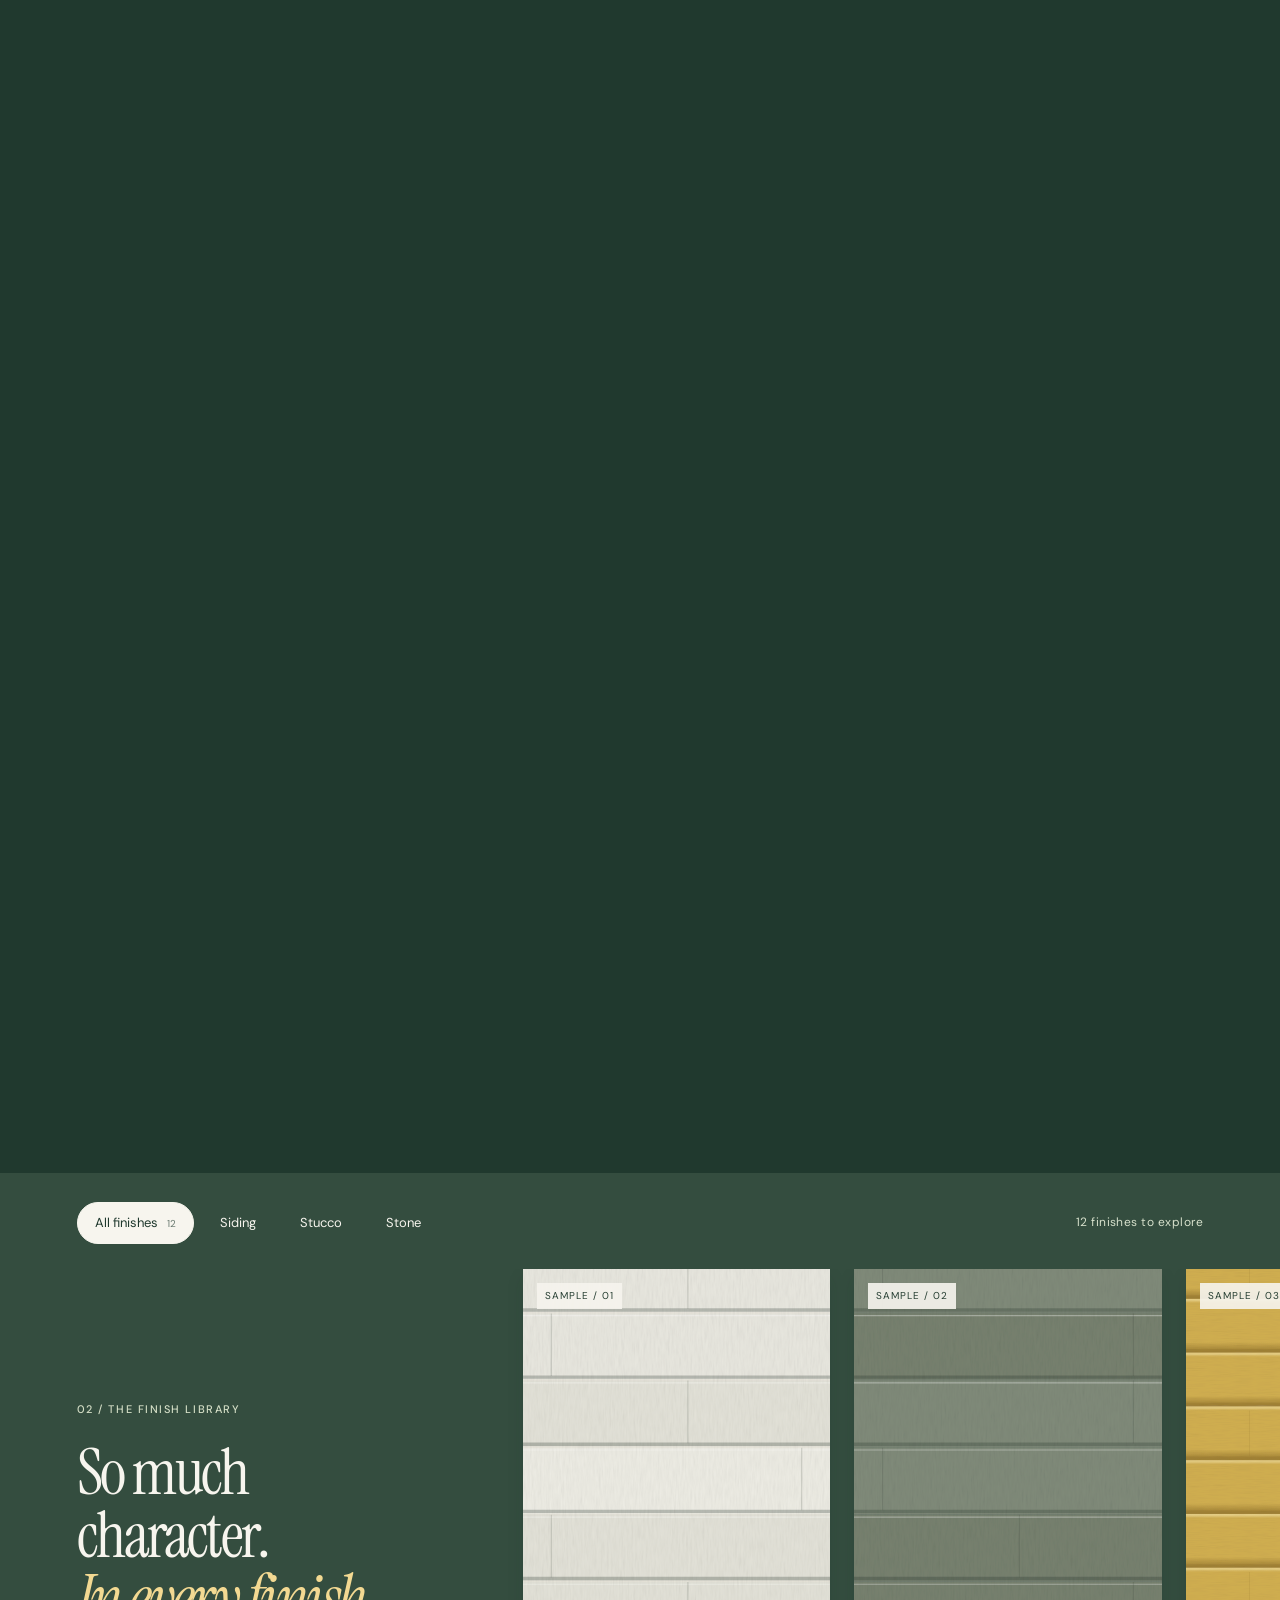
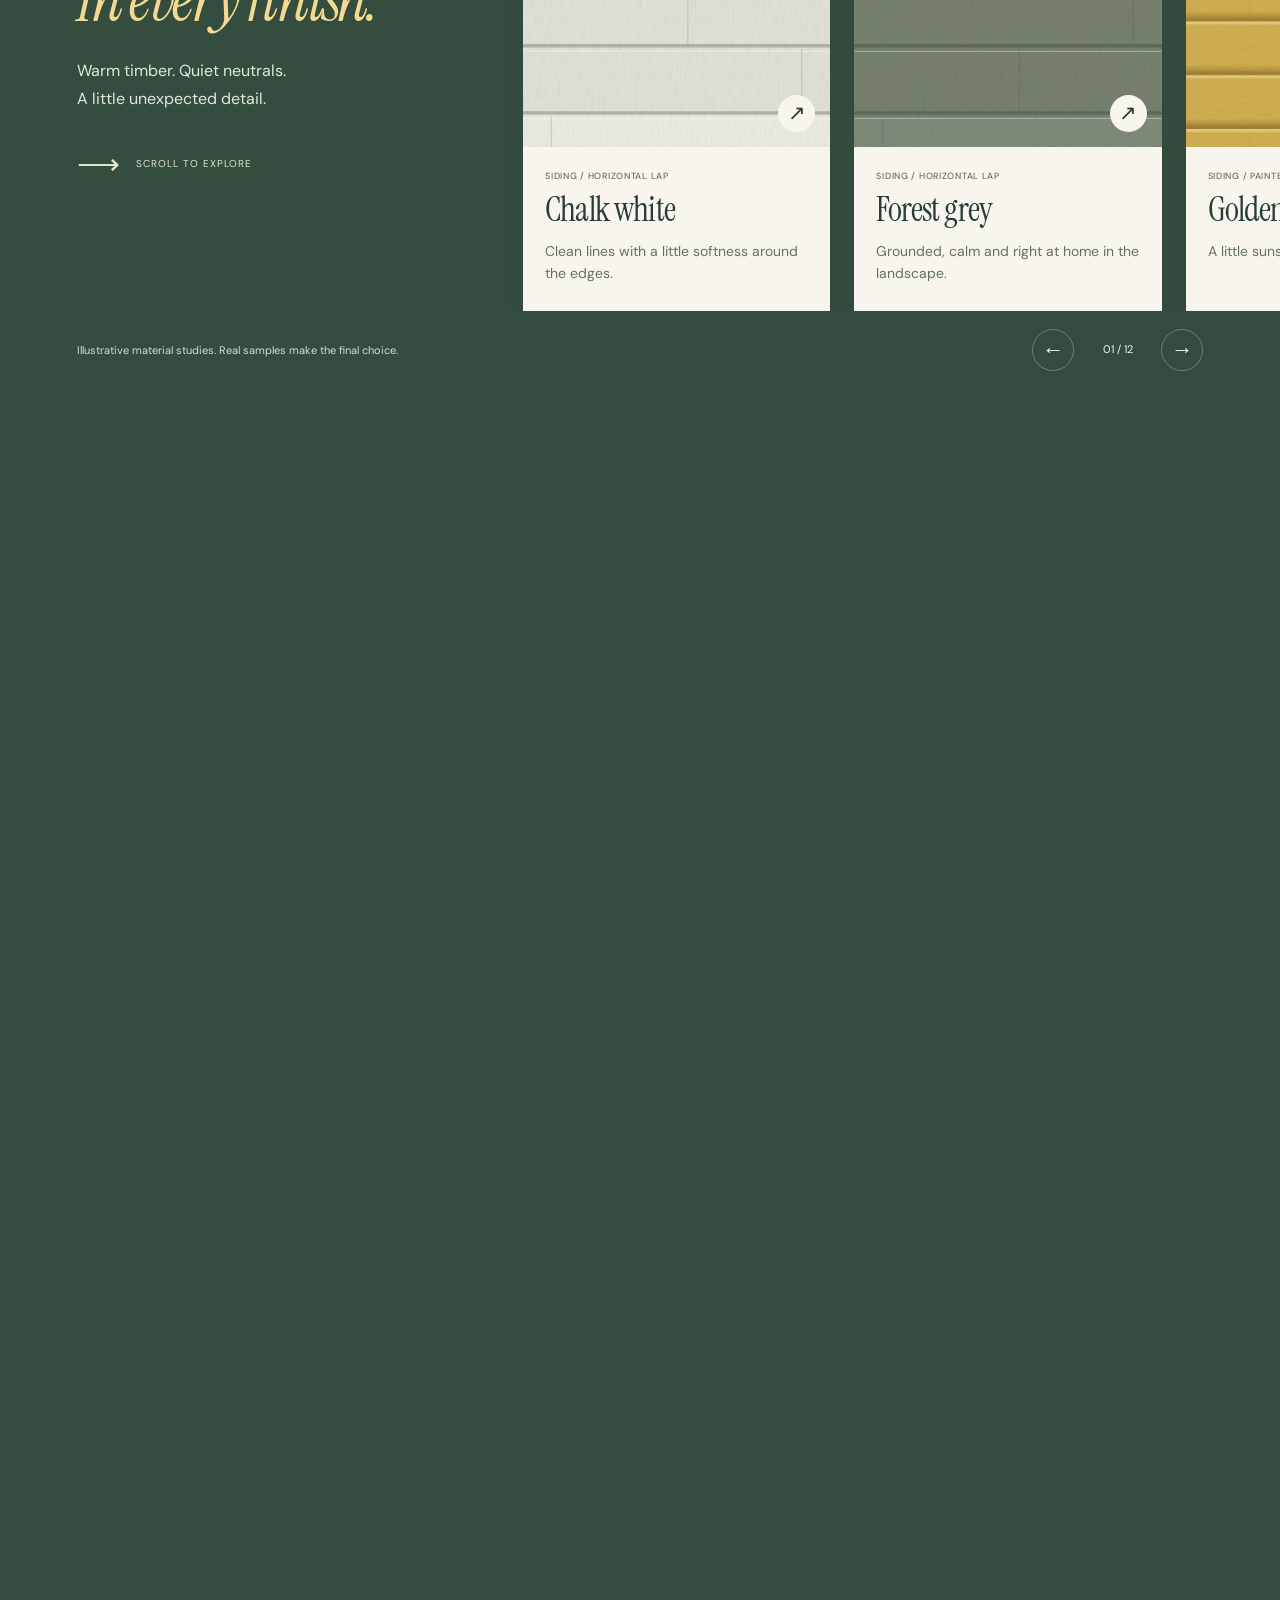
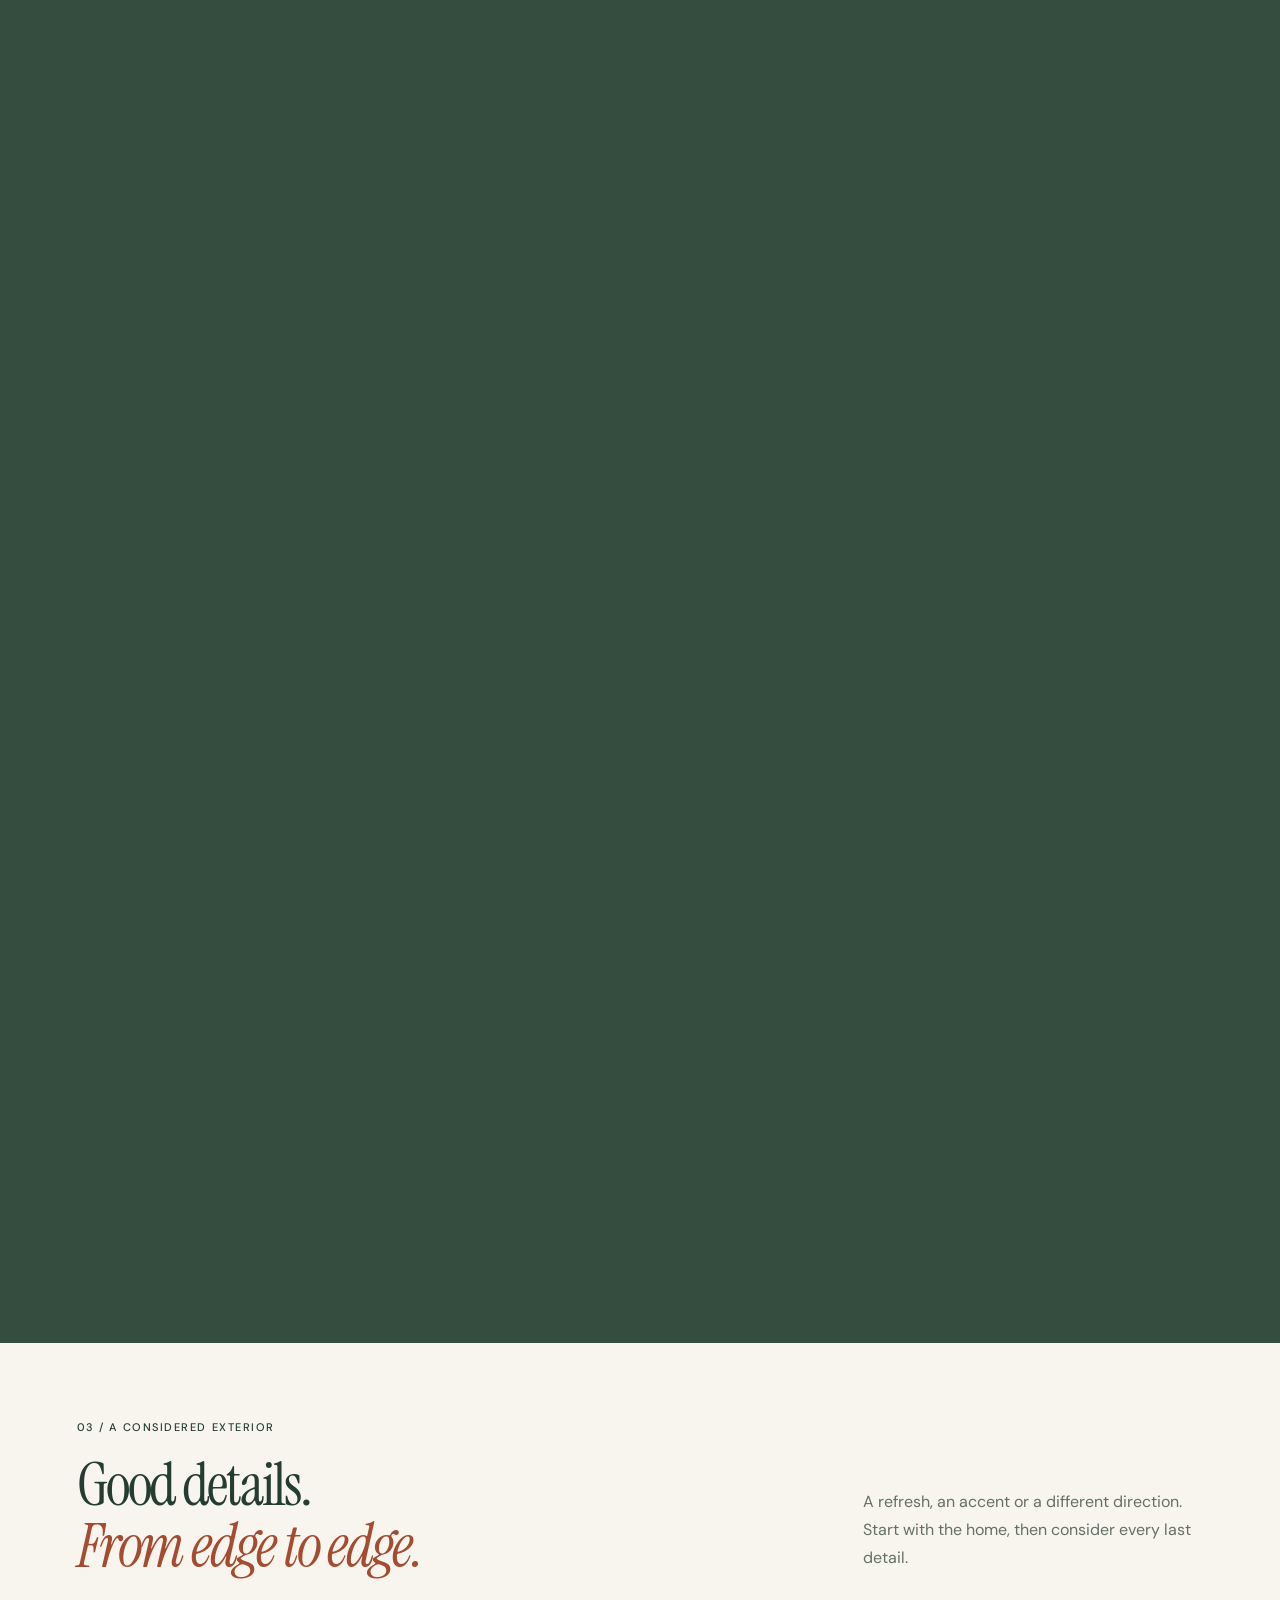
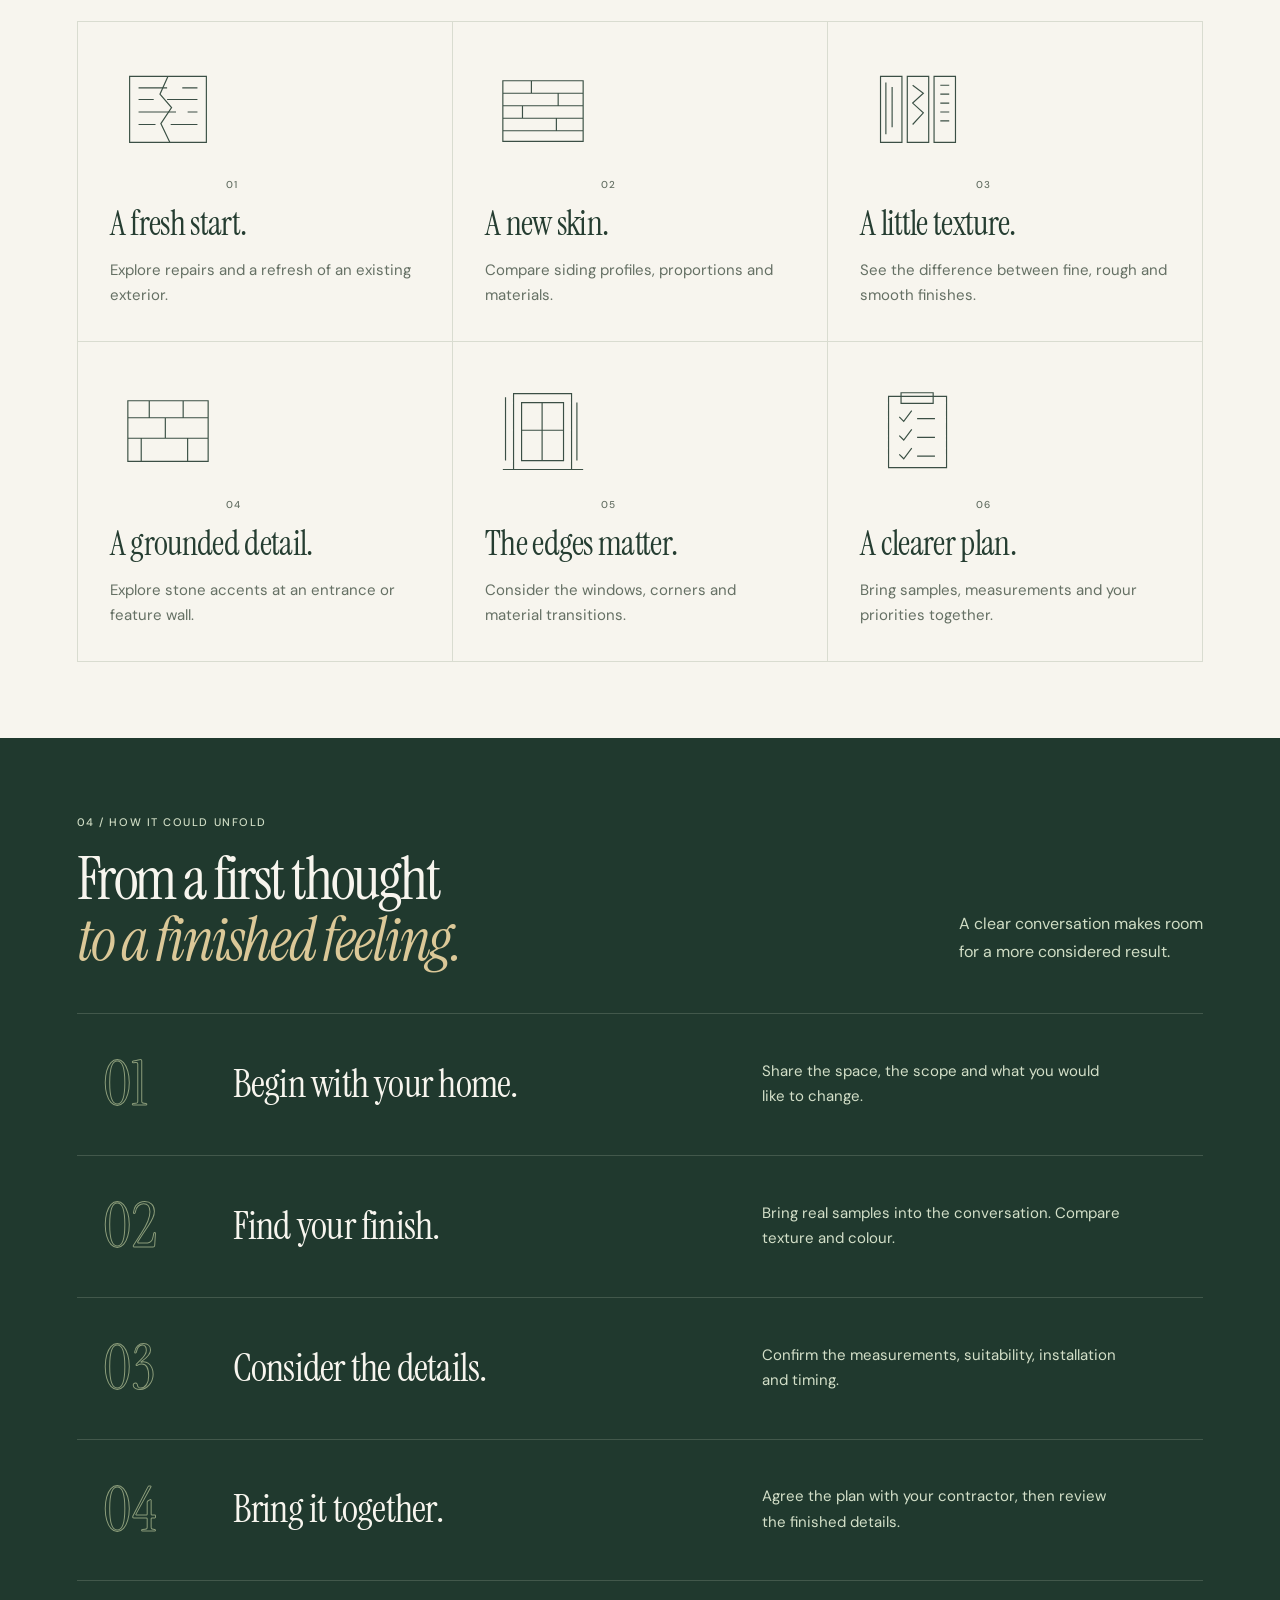
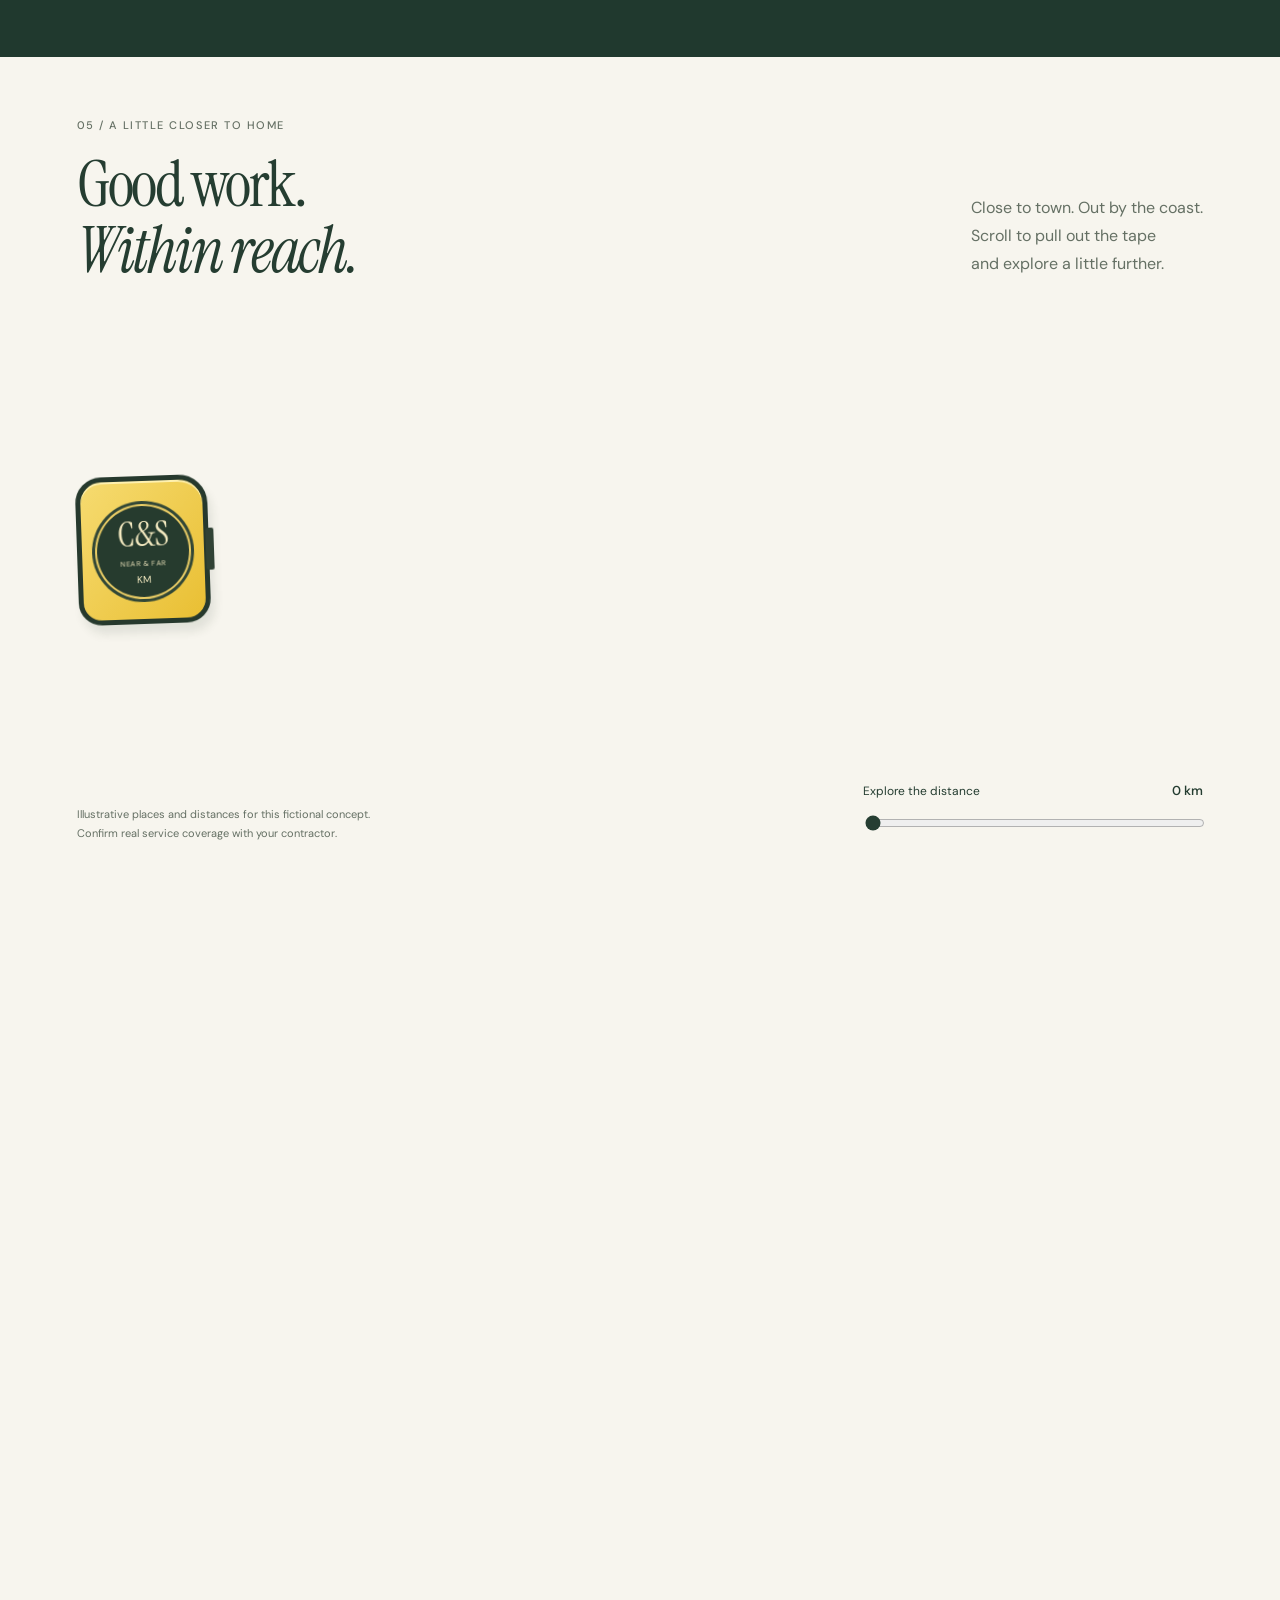
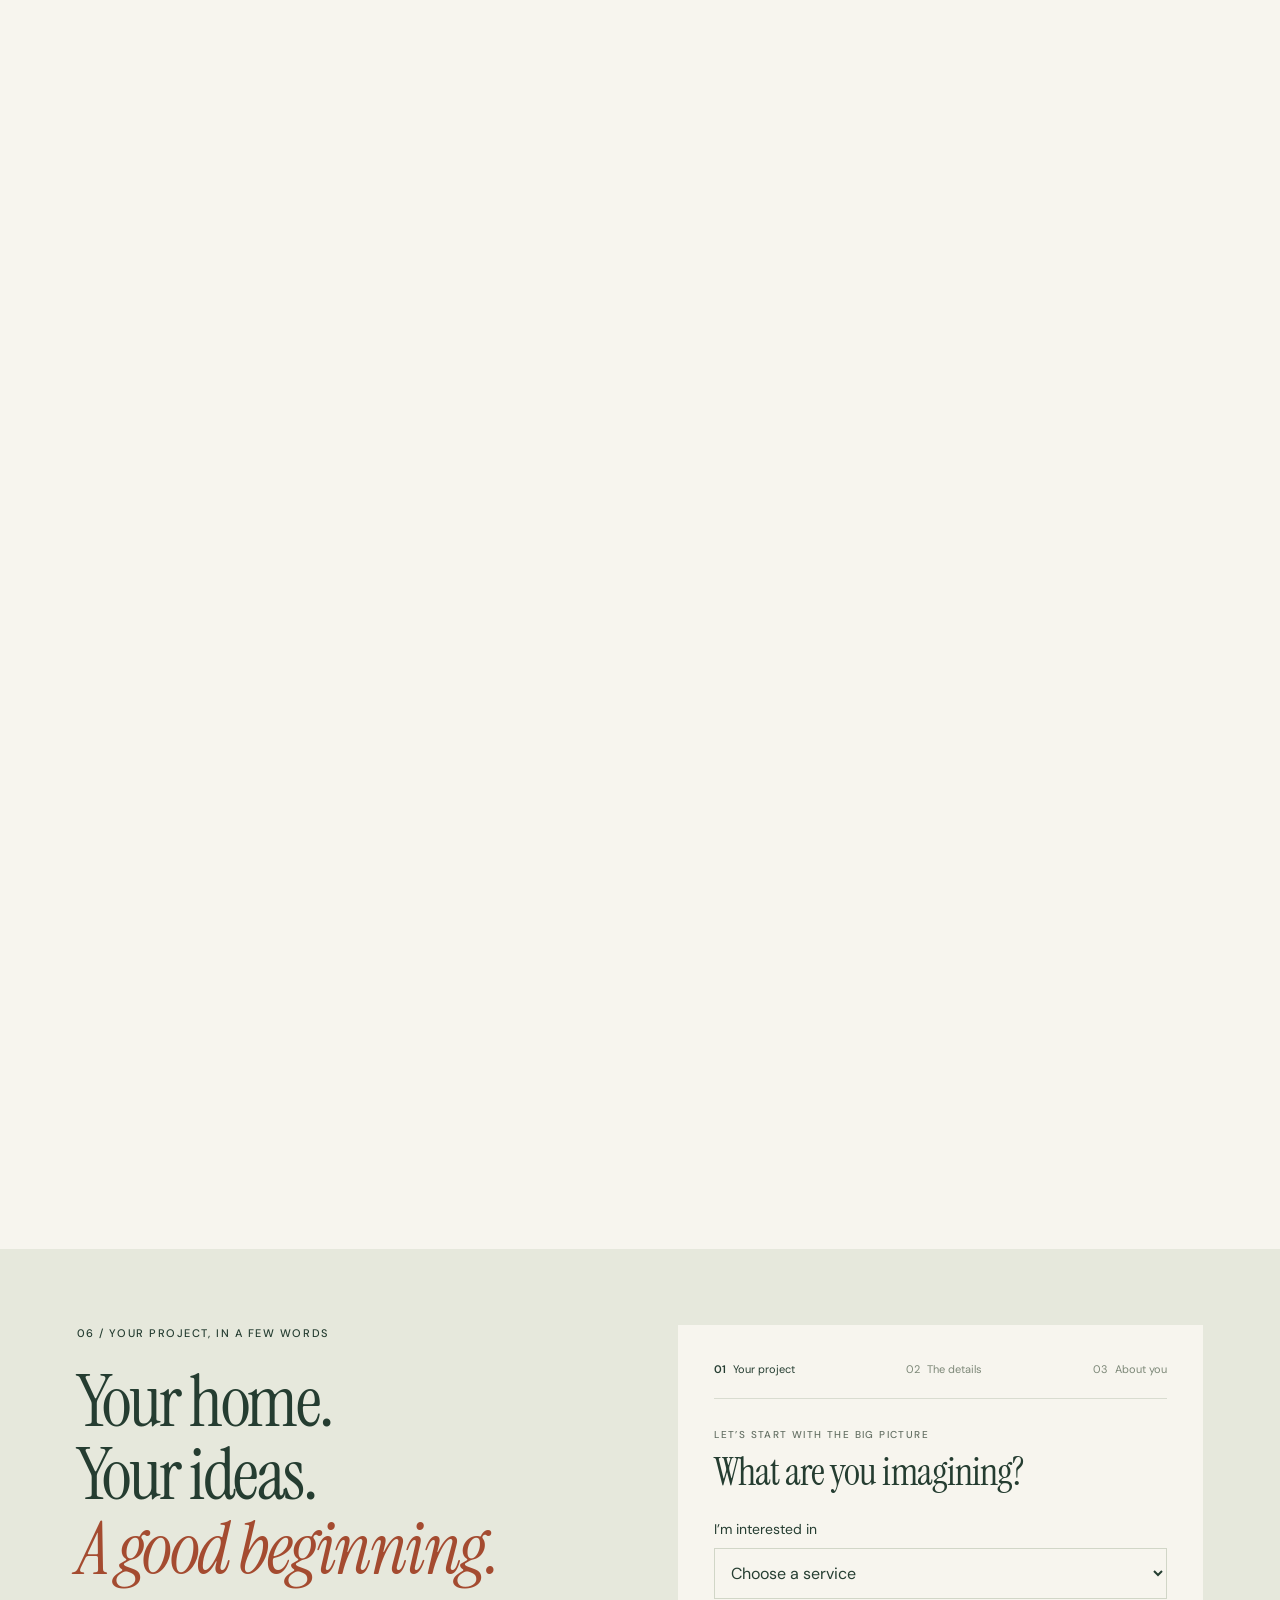
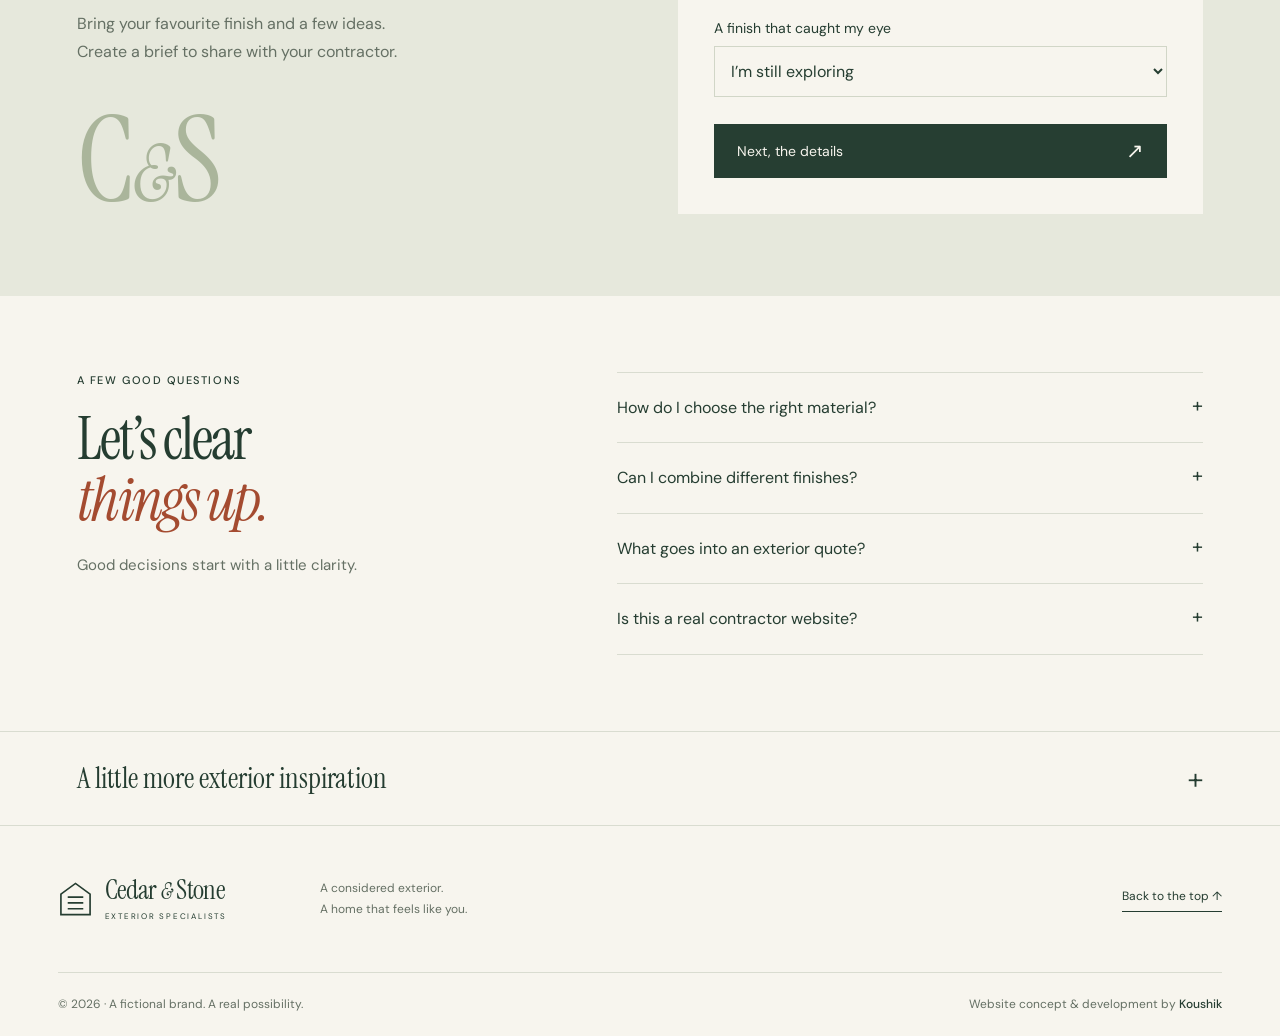
==== commit 5407802c: "Build scroll-driven wall, material gallery and measuring tape" ====
--- a/index.html
+++ b/index.html
@@ -1,49 +1,48 @@
 <!doctype html>
 <html lang="en">
 <head>
-  <meta charset="utf-8">
-  <meta name="viewport" content="width=device-width, initial-scale=1">
-  <meta name="theme-color" content="#263e32">
-  <meta name="description" content="Explore an exterior contractor website concept by Koushik. Discover siding, stucco and stone finishes, an interactive wall build-up, and a guided project brief.">
-  <title>Cedar & Stone — A better first impression.</title>
-  <link rel="icon" href="assets/favicon.svg" type="image/svg+xml">
-  <link rel="stylesheet" href="styles.css">
-  <script src="app.js" defer></script>
+ <meta charset="utf-8"><meta name="viewport" content="width=device-width, initial-scale=1">
+ <meta name="theme-color" content="#263e32">
+ <meta name="description" content="Explore Cedar & Stone: an interactive exterior design concept by Koushik. Build a wall as you scroll, discover material finishes and create a project brief.">
+ <title>Cedar & Stone — Every layer, considered.</title>
+ <link rel="icon" href="assets/favicon.svg" type="image/svg+xml">
+ <link rel="preload" href="assets/instrument-serif.woff2" as="font" type="font/woff2" crossorigin>
+ <link rel="stylesheet" href="styles.css"><link rel="stylesheet" href="motion.css?v=craft-v1">
+ <script src="app.js?v=craft-v1" defer></script><script src="motion.js?v=craft-v1" defer></script>
 </head>
 <body>
-  <a class="skip-link" href="#main">Skip to content</a>
-  <div class="concept-bar"><span>A concept by Koushik</span><span>Built for better first impressions <span aria-hidden="true">↗</span></span></div>
-  <header class="site-header">
-    <a class="brand" href="#" aria-label="Cedar and Stone home"><svg viewBox="0 0 36 40" aria-hidden="true"><path d="M3 36V15L18 4l15 11v21H3Z"/><path d="M10 18h16M10 24h16M10 30h16"/></svg><span>Cedar <i>&</i> Stone<small>EXTERIOR SPECIALISTS</small></span></a>
-    <button class="menu-toggle" aria-expanded="false" aria-controls="navigation" aria-label="Open navigation"><span></span><span></span></button>
-    <nav id="navigation" aria-label="Main navigation"><a href="#craft">Our craft</a><a href="#materials">The materials</a><a href="#projects">Inspiration</a><a href="#process">How it works</a><a class="button button-small" href="#quote">Let’s talk about your home <span aria-hidden="true">↗</span></a></nav>
-  </header>
-  <main id="main">
-    <section class="hero" aria-labelledby="hero-title">
-      <div class="hero-copy"><p class="eyebrow"><span class="tiny-line"></span> FROM THE OUTSIDE, IN.</p><h1 id="hero-title">Good homes.<br>Great first<br><em>impressions.</em></h1><p class="hero-description">Thoughtful siding, stucco and stone.<br>For the place you’re proud to come home to.</p><a class="button" href="#materials">Find your finish <span aria-hidden="true">↗</span></a><div class="hero-note"><span class="note-symbol" aria-hidden="true">✳</span><p>Beautiful on the surface.<br>Considered in every layer.</p></div></div>
-      <div class="hero-photo"><img src="assets/house-courtyard.jpg" width="1200" height="800" alt="Contemporary home with warm timber cladding, white walls and a tree-filled courtyard" fetchpriority="high"><div class="photo-caption"><span>Natural textures. Lasting character.</span><span>01 / THE EXTERIOR EDIT</span></div><a class="photo-link" href="#projects" aria-label="Explore home inspiration"><span aria-hidden="true">↗</span></a></div>
-      <div class="hero-bottom"><span>YOUR HOME, WELL CONSIDERED.</span><a href="#craft">A little more beneath the surface <span aria-hidden="true">↓</span></a></div>
-    </section>
-    <div class="service-strip" aria-label="Services"><span>Siding & cladding</span><i aria-hidden="true">✳</i><span>Stucco finishes</span><i aria-hidden="true">✳</i><span>Stone accents</span><i aria-hidden="true">✳</i><span>Exterior renewal</span></div>
-
-    <section class="section craft-section" id="craft" aria-labelledby="craft-title">
-      <div class="section-heading"><div><p class="eyebrow">01 / THE CRAFT</p><h2 id="craft-title">What’s underneath<br>makes <em>all the difference.</em></h2></div><p>A beautiful exterior is only the beginning. Explore a simplified stucco wall build-up, one considered layer at a time.</p></div>
-      <div class="craft-layout"><div class="wall-demo"><div class="wall-stage" id="wall-stage" data-layer="0"><div class="wall-layer wall-barrier"></div><div class="wall-layer wall-mesh"></div><div class="wall-layer wall-base"></div><div class="wall-layer wall-finish"></div><div class="wall-frame"></div><span class="wall-label" id="wall-label">01 / WEATHER BARRIER</span><span class="wall-watermark" aria-hidden="true">C&S</span></div><div class="wall-control"><label for="wall-progress">Build the wall <span id="wall-progress-label">Layer 1 of 4</span></label><input id="wall-progress" type="range" min="0" max="3" step="0.01" value="0" aria-label="Explore four layers of a stucco wall"><p>Drag to reveal what goes into the finish. <span aria-hidden="true">↔</span></p></div></div>
-      <div class="layer-list" aria-label="Wall layers"><button class="layer-step is-active" data-layer="0" aria-pressed="true"><span>01</span><div><h3>Start with protection.</h3><p>A weather barrier helps manage moisture behind the exterior.</p></div><b aria-hidden="true">↗</b></button><button class="layer-step" data-layer="1" aria-pressed="false"><span>02</span><div><h3>Give it a foundation.</h3><p>A metal lath provides a surface for the base coats to grip.</p></div><b aria-hidden="true">↗</b></button><button class="layer-step" data-layer="2" aria-pressed="false"><span>03</span><div><h3>Build the base.</h3><p>Base coats establish the body and shape of the stucco system.</p></div><b aria-hidden="true">↗</b></button><button class="layer-step" data-layer="3" aria-pressed="false"><span>04</span><div><h3>Make it yours.</h3><p>The finish brings the colour, texture and character together.</p></div><b aria-hidden="true">↗</b></button><p class="technical-note">Illustrative build-up. Actual assemblies depend on the product, site conditions and local requirements.</p></div></div>
-    </section>
-
-    <section class="materials-section" id="materials" aria-labelledby="materials-title"><div class="section section-inner"><div class="section-heading"><div><p class="eyebrow">02 / THE MATERIAL LIBRARY</p><h2 id="materials-title">A little texture.<br><em>A lot of character.</em></h2></div><p>Warm timber. Quiet neutrals. A little unexpected detail. Find the finish that feels like you.</p></div><div class="materials-toolbar"><div class="filter-list" role="group" aria-label="Filter materials"><button class="filter is-active" data-filter="all" aria-pressed="true">All finishes <span>6</span></button><button class="filter" data-filter="siding" aria-pressed="false">Siding</button><button class="filter" data-filter="stucco" aria-pressed="false">Stucco</button><button class="filter" data-filter="stone" aria-pressed="false">Stone</button></div><p id="material-count" aria-live="polite">6 finishes to explore</p></div><div class="material-grid" id="material-grid"></div><p class="material-footnote">Digital samples are illustrative. Colours and textures should be confirmed with physical samples.</p></div></section>
-
-    <section class="section projects-section" id="projects" aria-labelledby="projects-title"><div class="section-heading"><div><p class="eyebrow">03 / THE POSSIBILITIES</p><h2 id="projects-title">Your home.<br><em>A fresh perspective.</em></h2></div><p>A few ideas to get the conversation started. Explore three different directions for an exterior.</p></div><div class="project-layout"><div class="project-image-wrap"><img id="project-image" src="assets/house-courtyard.jpg" width="1200" height="800" loading="lazy" alt="Warm timber and white exterior around a leafy courtyard"><span class="image-label">DESIGN INSPIRATION / STOCK PHOTOGRAPHY</span></div><div class="project-detail"><div class="project-selectors" role="group" aria-label="Choose an inspiration concept"><button class="project-selector is-active" data-project="0" aria-pressed="true">01</button><button class="project-selector" data-project="1" aria-pressed="false">02</button><button class="project-selector" data-project="2" aria-pressed="false">03</button></div><p class="eyebrow" id="project-type">THE WARM & NATURAL EDIT</p><h3 id="project-title">A softer side<br>of modern.</h3><p id="project-description">Rich timber tones, clean white walls and a connection to the outdoors. A warm welcome, every time.</p><div class="project-tags" id="project-tags"><span>Cedar tones</span><span>Soft white</span></div><a class="text-link" href="#quote">Let’s explore your ideas <span aria-hidden="true">↗</span></a><p class="project-disclaimer">Concept inspiration, not completed Cedar & Stone projects.</p></div></div></section>
-
-    <section class="process-section" id="process" aria-labelledby="process-title"><div class="section section-inner"><div class="section-heading"><div><p class="eyebrow">04 / THE WAY FORWARD</p><h2 id="process-title">From a first idea<br>to a <em>fresh start.</em></h2></div><a class="text-link" href="#quote">Start the conversation <span aria-hidden="true">↗</span></a></div><div class="process-grid"><article><span class="process-number">01</span><h3>Tell us your vision.</h3><p>A refresh, a repair or a whole new exterior. Share what you have in mind.</p></article><article><span class="process-number">02</span><h3>Explore the options.</h3><p>Compare materials, colours and scope. A site visit informs a tailored quote.</p></article><article><span class="process-number">03</span><h3>Bring it all together.</h3><p>Agree on the details and schedule, then keep the project moving with clear communication.</p></article></div></div></section>
-
-    <section class="section faq-section" aria-labelledby="faq-title"><div><p class="eyebrow">A FEW GOOD QUESTIONS</p><h2 id="faq-title">Let’s clear<br><em>things up.</em></h2><p>Good decisions start with a little clarity.</p></div><div class="faq-list"><details><summary>How do I choose the right material?<span aria-hidden="true">+</span></summary><p>Start with the look you like, then discuss your home’s existing walls, exposure, maintenance preferences and budget with your contractor. The samples here are a starting point for that conversation.</p></details><details><summary>Can I combine different finishes?<span aria-hidden="true">+</span></summary><p>Yes, a design can combine siding, stucco and stone accents. The detailing and transitions need to suit the selected products and wall assembly.</p></details><details><summary>What goes into an exterior quote?<span aria-hidden="true">+</span></summary><p>Wall area, material choices, access, removal of the existing finish, repairs and detailing all affect the scope. A contractor should assess the site before confirming a price.</p></details><details><summary>Is this a real contractor website?<span aria-hidden="true">+</span></summary><p>This is an interactive portfolio concept by Koushik. Cedar & Stone is a fictional business. The project brief stays in your browser until you choose to copy or download it; this demo does not send enquiries.</p></details></div></section>
-
-    <section class="quote-section" id="quote" aria-labelledby="quote-title"><div class="section quote-layout"><div class="quote-intro"><p class="eyebrow">EVERY GREAT EXTERIOR STARTS HERE.</p><h2 id="quote-title">Let’s make<br>coming home<br><em>feel even better.</em></h2><p>A few details. A clearer picture.<br>Start shaping your next project.</p><div class="quote-mark" aria-hidden="true">C<span>&</span>S</div></div><div class="quote-card"><div id="quote-form-wrap"><div class="form-progress" aria-label="Project brief progress"><span class="is-active" data-form-step="0">01 <b>Your project</b></span><span data-form-step="1">02 <b>The details</b></span><span data-form-step="2">03 <b>About you</b></span></div><form id="quote-form"><div class="form-step" data-step="0"><p class="eyebrow">LET’S START WITH THE BIG PICTURE</p><h3>What are you imagining?</h3><label for="service">I’m interested in</label><select id="service" name="service" required><option value="">Choose a service</option><option>Siding & cladding</option><option>Stucco finishes</option><option>Stone accents</option><option>A complete exterior refresh</option><option>I’d like some guidance</option></select><label for="material">A finish that caught my eye</label><select id="material" name="material"><option value="">I’m still exploring</option></select><button class="button form-next" type="button">Next, the details <span aria-hidden="true">↗</span></button></div><div class="form-step" data-step="1" hidden><p class="eyebrow">A LITTLE MORE CONTEXT</p><h3>Tell us about your home.</h3><label for="location">City or area</label><input id="location" name="location" autocomplete="address-level2" placeholder="e.g. Your city or neighbourhood" minlength="2" maxlength="100" required><label for="timeline">Your ideal timing</label><select id="timeline" name="timeline" required><option value="">Choose a timeframe</option><option>As soon as practical</option><option>Within 1–3 months</option><option>Within 3–6 months</option><option>I’m planning ahead</option></select><label for="notes">Anything else? <span class="optional">Optional</span></label><textarea id="notes" name="notes" rows="3" maxlength="1000" placeholder="A few details about your project…"></textarea><div class="form-actions"><button class="form-back text-link" type="button">← Back</button><button class="button form-next" type="button">One last step <span aria-hidden="true">↗</span></button></div></div><div class="form-step" data-step="2" hidden><p class="eyebrow">PUT A NAME TO THE VISION</p><h3>Who’s planning the project?</h3><label for="name">Your name</label><input id="name" name="name" autocomplete="name" maxlength="100" required placeholder="Your full name"><label for="email">Email address</label><input id="email" name="email" type="email" autocomplete="email" maxlength="200" required placeholder="you@example.com"><p class="demo-form-note">This is a demo. Your brief is created on this device. No enquiry is sent and no details are saved by this site.</p><div class="form-actions"><button class="form-back text-link" type="button">← Back</button><button class="button" type="submit">Create my project brief <span aria-hidden="true">↗</span></button></div></div></form></div><div id="quote-success" hidden tabindex="-1"><span class="success-icon" aria-hidden="true">✓</span><p class="eyebrow">A GREAT PLACE TO START</p><h3>Your vision,<br>all in one place.</h3><p>Your project brief is ready. This demo hasn’t sent an enquiry. Download or copy the brief to share with a contractor.</p><pre id="brief-preview"></pre><div class="success-actions"><button class="button" id="download-brief">Download brief <span aria-hidden="true">↓</span></button><button class="text-link" id="copy-brief">Copy brief <span aria-hidden="true">↗</span></button></div><p id="copy-status" role="status"></p><button class="text-link" id="restart-brief">Start a new brief <span aria-hidden="true">↺</span></button></div></div></div></section>
-  </main>
-  <footer class="site-footer"><a class="brand" href="#"><svg viewBox="0 0 36 40" aria-hidden="true"><path d="M3 36V15L18 4l15 11v21H3Z"/><path d="M10 18h16M10 24h16M10 30h16"/></svg><span>Cedar <i>&</i> Stone<small>EXTERIOR SPECIALISTS</small></span></a><p>A considered exterior.<br>A home that feels like you.</p><a href="#main" class="text-link">Back to the top ↑</a><div class="footer-bottom"><span>© <span id="year">2026</span> · A fictional brand. A real possibility.</span><span>Website concept & development by <strong>Koushik</strong></span></div></footer>
-  <dialog id="material-dialog" aria-labelledby="dialog-title"><button class="dialog-close" aria-label="Close material details">×</button><div id="dialog-swatch" class="dialog-swatch"></div><div class="dialog-content"><p class="eyebrow" id="dialog-category"></p><h2 id="dialog-title"></h2><p id="dialog-description"></p><dl id="dialog-specs"></dl><p class="material-footnote">Illustrative digital sample. Confirm colour, specification and suitability with your installer.</p><button class="button" id="choose-material">Use in my project <span aria-hidden="true">↗</span></button></div></dialog>
-  <noscript><p class="noscript-note">Enable JavaScript to explore the material library, interactive wall and project brief.</p></noscript>
+ <a class="skip-link" href="#main">Skip to content</a>
+ <div class="concept-bar"><span>An independent concept by Koushik</span><span>Beautiful on the surface. Considered in every layer.</span></div>
+ <header class="site-header"><a class="brand" href="#main" aria-label="Cedar and Stone home"><svg viewBox="0 0 36 40" aria-hidden="true"><path d="M3 36V15L18 4l15 11v21H3Z"/><path d="M10 18h16M10 24h16M10 30h16"/></svg><span>Cedar <i>&</i> Stone<small>EXTERIOR SPECIALISTS</small></span></a><button class="menu-toggle" aria-expanded="false" aria-controls="navigation" aria-label="Open navigation"><span></span><span></span></button><nav id="navigation" aria-label="Main navigation"><a href="#craft">The wall</a><a href="#materials">The finishes</a><a href="#process">How it unfolds</a><a href="#coverage">Within reach</a><a class="button button-small" href="#quote">Create a project brief <span aria-hidden="true">↗</span></a></nav></header>
+ <main id="main">
+  <svg class="motion-definitions" aria-hidden="true" width="0" height="0"><defs><clipPath id="coat-clip-1" clipPathUnits="objectBoundingBox"><path id="coat-mask-1" d="M0 0H0V1H0Z"/></clipPath><clipPath id="coat-clip-2" clipPathUnits="objectBoundingBox"><path id="coat-mask-2" d="M0 0H0V1H0Z"/></clipPath><clipPath id="coat-clip-3" clipPathUnits="objectBoundingBox"><path id="coat-mask-3" d="M0 0H0V1H0Z"/></clipPath></defs></svg>
+  <section class="wall-story" id="craft" aria-labelledby="hero-title">
+   <div class="wall-pin">
+    <div class="wall-stage" id="wall-stage" data-layer="0" data-finish="float" data-colour="ivory">
+     <div class="wall-artwork" role="img" aria-label="Illustrative wall showing paper and metal lath"><div class="wall-mesh-base"></div><div class="wall-layer wall-scratch"></div><div class="wall-layer wall-brown"></div><div class="wall-layer wall-finish"></div><canvas id="trowel-canvas" aria-hidden="true"></canvas><svg class="coat-edges" viewBox="0 0 1000 1000" preserveAspectRatio="none" aria-hidden="true"><path id="coat-edge-1"/><path id="coat-edge-2"/><path id="coat-edge-3"/></svg></div>
+     <div class="wall-intro"><div class="wall-intro-copy"><p class="eyebrow">01 / THE CRAFT, FROM THE INSIDE OUT</p><h1 id="hero-title">Good homes.<br>Every layer<br><em>considered.</em></h1></div><div class="wall-intro-side"><p>Thoughtful siding, stucco and stone. For a home with a little more character.</p><a class="button button-gold" href="#materials">Find your finish <span aria-hidden="true">↗</span></a><p class="wall-instruction"><span aria-hidden="true">↔</span> Move to trowel. Scroll to build.</p><button class="trowel-try" type="button">Try a trowel stroke <span aria-hidden="true">↗</span></button></div></div>
+     <div class="finish-picker" inert><p class="eyebrow">THE FINAL LAYER. YOUR FIRST IMPRESSION.</p><h2>A little texture.<br><em>A lot of character.</em></h2><p>Give the whole wall a different feeling.</p><div class="finish-options" role="group" aria-label="Choose an illustrative wall texture"><button data-finish="float" class="is-active" aria-pressed="true">Fine float</button><button data-finish="dash" aria-pressed="false">Pebbled</button><button data-finish="smooth" aria-pressed="false">Smooth</button></div><div class="finish-colours" role="group" aria-label="Choose an illustrative wall colour"><button data-wall-colour="ivory" style="--chip:#e7e1cf" class="is-active" aria-pressed="true"><i aria-hidden="true"></i>Warm white</button><button data-wall-colour="sand" style="--chip:#d6c399" aria-pressed="false"><i aria-hidden="true"></i>Sand</button><button data-wall-colour="clay" style="--chip:#be927c" aria-pressed="false"><i aria-hidden="true"></i>Clay</button></div><button class="button" id="save-wall-finish">Use this finish <span aria-hidden="true">↗</span></button><span class="finish-caption">An illustrative finish. Confirm real samples with your contractor.</span></div>
+     <span class="wall-label" id="wall-label">01 / PAPER & LATH</span>
+     <svg class="trowel-tool" viewBox="0 0 120 78" aria-hidden="true"><path d="m10 27 73-17 22 38-73 17Z" fill="#d8dbd0" stroke="#657268" stroke-width="2"/><path d="m14 28 65-14 20 30-65 16Z" fill="#ebe5d5"/><path d="m48 34 9 15 20-5-8-16" fill="none" stroke="#657268" stroke-width="5"/><path d="m51 22 33-8" stroke="#9c6d41" stroke-width="12" stroke-linecap="round"/></svg>
+    </div>
+    <div class="wall-controls"><div class="wall-steps" aria-label="Choose a wall construction stage"><button class="layer-step is-active" data-layer="0" aria-pressed="true"><span>01</span><div><h3>Paper & lath</h3><p>A protective beginning. A framework for the coats.</p></div></button><button class="layer-step" data-layer="1" aria-pressed="false"><span>02</span><div><h3>Scratch coat</h3><p>A grooved first coat gives the next layer a grip.</p></div></button><button class="layer-step" data-layer="2" aria-pressed="false"><span>03</span><div><h3>Base coat</h3><p>A quieter, even surface brings the wall together.</p></div></button><button class="layer-step" data-layer="3" aria-pressed="false"><span>04</span><div><h3>The finish</h3><p>The colour and texture that make it yours.</p></div></button></div><div class="wall-slider-group"><label for="wall-progress">Explore the layers <span id="wall-progress-label">Layer 1 of 4</span></label><input id="wall-progress" type="range" min="0" max="3" step="0.01" value="0" aria-label="Explore four illustrative wall stages"><span class="wall-small-note">A simplified assembly · Site and product requirements vary</span></div></div>
+   </div>
+  </section>
+  <section class="material-story" id="materials" aria-labelledby="materials-title">
+   <div class="material-pin"><div class="rail-toolbar"><div class="filter-list" role="group" aria-label="Filter materials"><button class="filter is-active" data-filter="all" aria-pressed="true">All finishes <span>12</span></button><button class="filter" data-filter="siding" aria-pressed="false">Siding</button><button class="filter" data-filter="stucco" aria-pressed="false">Stucco</button><button class="filter" data-filter="stone" aria-pressed="false">Stone</button></div><p id="material-count" aria-live="polite">12 finishes to explore</p></div>
+    <div class="material-viewport" tabindex="0" role="region" aria-label="Material samples. Use the arrow buttons, arrow keys or swipe to browse."><div class="material-track" id="material-grid"><article class="material-intro"><p class="eyebrow">02 / THE FINISH LIBRARY</p><h2 id="materials-title">So much<br>character.<br><em>In every finish.</em></h2><p>Warm timber. Quiet neutrals.<br>A little unexpected detail.</p><span class="rail-scroll-hint"><span aria-hidden="true">⟶</span> SCROLL TO EXPLORE</span></article></div></div>
+    <div class="rail-footer"><p>Illustrative material studies. Real samples make the final choice.</p><div class="rail-navigation"><button id="material-previous" aria-label="Previous material">←</button><span class="rail-position" id="rail-position">01 / 12</span><button id="material-next" aria-label="Next material">→</button></div></div>
+   </div>
+  </section>
+  <section class="section services-section" id="services" aria-labelledby="services-title"><div class="section-heading"><div><p class="eyebrow">03 / A CONSIDERED EXTERIOR</p><h2 id="services-title">Good details.<br><em>From edge to edge.</em></h2></div><p>A refresh, an accent or a different direction. Start with the home, then consider every last detail.</p></div><div class="service-drawings"><article><svg viewBox="0 0 130 130" aria-hidden="true"><path d="M22 25h86v74H22zM32 38h32m17 0h17M32 51h17m15 0h34M32 65h42m13 0h11M32 79h19m17 0h30"/><path d="m65 25-9 20 13 15-12 18 10 21"/></svg><span class="eyebrow">01</span><h3>A fresh start.</h3><p>Explore repairs and a refresh of an existing exterior.</p></article><article><svg viewBox="0 0 130 130" aria-hidden="true"><path d="M20 30h90v68H20zM20 44h90M20 58h90M20 72h90M20 86h90M52 30v14m30 0v14M42 58v14m38 0v14"/></svg><span class="eyebrow">02</span><h3>A new skin.</h3><p>Compare siding profiles, proportions and materials.</p></article><article><svg viewBox="0 0 130 130" aria-hidden="true"><path d="M23 25h24v74H23zm30 0h24v74H53zm30 0h24v74H83z"/><path d="M29 32v58m7-53v45m23-47 12 9-12 11 12 11-12 13m31-44h10m-10 10h10m-10 10h10m-10 10h10m-10 10h10"/></svg><span class="eyebrow">03</span><h3>A little texture.</h3><p>See the difference between fine, rough and smooth finishes.</p></article><article><svg viewBox="0 0 130 130" aria-hidden="true"><path d="M20 30h90v68H20zM20 49h90M20 72h90M44 30v19m38-19v19M62 49v23M35 72v26m52-26v26"/></svg><span class="eyebrow">04</span><h3>A grounded detail.</h3><p>Explore stone accents at an entrance or feature wall.</p></article><article><svg viewBox="0 0 130 130" aria-hidden="true"><path d="M32 22h65v85H32zM41 32h47v65H41zM64 32v65M41 63h47M20 107h90M23 26v71m80-65v65"/></svg><span class="eyebrow">05</span><h3>The edges matter.</h3><p>Consider the windows, corners and material transitions.</p></article><article><svg viewBox="0 0 130 130" aria-hidden="true"><path d="M32 25h65v80H32zM46 21h36v12H46zM44 48l5 5 9-12m6 9h20M44 69l5 5 9-12m6 9h20M44 90l5 5 9-12m6 9h20"/></svg><span class="eyebrow">06</span><h3>A clearer plan.</h3><p>Bring samples, measurements and your priorities together.</p></article></div></section>
+  <section class="process-section" id="process" aria-labelledby="process-title"><div class="section section-inner"><div class="section-heading"><div><p class="eyebrow">04 / HOW IT COULD UNFOLD</p><h2 id="process-title">From a first thought<br><em>to a finished feeling.</em></h2></div><p>A clear conversation makes room<br>for a more considered result.</p></div><div class="process-rows"><article class="process-row"><div class="process-fill" aria-hidden="true"></div><span>01</span><h3>Begin with your home.</h3><p>Share the space, the scope and what you would like to change.</p></article><article class="process-row"><div class="process-fill" aria-hidden="true"></div><span>02</span><h3>Find your finish.</h3><p>Bring real samples into the conversation. Compare texture and colour.</p></article><article class="process-row"><div class="process-fill" aria-hidden="true"></div><span>03</span><h3>Consider the details.</h3><p>Confirm the measurements, suitability, installation and timing.</p></article><article class="process-row"><div class="process-fill" aria-hidden="true"></div><span>04</span><h3>Bring it together.</h3><p>Agree the plan with your contractor, then review the finished details.</p></article></div></div></section>
+  <section class="coverage-story" id="coverage" aria-labelledby="coverage-title"><div class="coverage-pin"><div class="coverage-heading"><div><p class="eyebrow">05 / A LITTLE CLOSER TO HOME</p><h2 id="coverage-title">Good work.<br><em>Within reach.</em></h2></div><p>Close to town. Out by the coast.<br>Scroll to pull out the tape <br>and explore a little further.</p></div><div class="tape-window" tabindex="0" role="region" aria-label="Illustrative service-area measuring tape"><div class="tape-assembly"><div class="tape-blade"><div class="tape-graduations" aria-hidden="true"></div></div><div class="tape-end" aria-hidden="true"></div><div class="tape-places"></div><div class="tape-case" aria-hidden="true"><span class="tape-case-face"><b>C&S</b><span>NEAR & FAR</span><small>KM</small></span><i></i></div></div></div><div class="coverage-footer"><p>Illustrative places and distances for this fictional concept.<br>Confirm real service coverage with your contractor.</p><div class="tape-manual"><label for="coverage-progress">Explore the distance <output id="coverage-distance">0 km</output></label><input id="coverage-progress" type="range" min="0" max="40" step="0.1" value="0" aria-label="Explore illustrative service-area distances from zero to forty kilometres"></div></div><ul class="sr-only" id="coverage-place-list"></ul></div></section>
+  <section class="quote-section" id="quote" aria-labelledby="quote-title"><div class="section quote-layout"><div class="quote-intro"><p class="eyebrow">06 / YOUR PROJECT, IN A FEW WORDS</p><h2 id="quote-title">Your home.<br>Your ideas.<br><em>A good beginning.</em></h2><p>Bring your favourite finish and a few ideas.<br>Create a brief to share with your contractor.</p><div class="quote-mark" aria-hidden="true">C<span>&</span>S</div></div><div class="quote-card"><div id="quote-form-wrap"><div class="form-progress" aria-label="Project brief progress"><span class="is-active" data-form-step="0">01 <b>Your project</b></span><span data-form-step="1">02 <b>The details</b></span><span data-form-step="2">03 <b>About you</b></span></div><form id="quote-form"><div class="form-step" data-step="0"><p class="eyebrow">LET’S START WITH THE BIG PICTURE</p><h3>What are you imagining?</h3><label for="service">I’m interested in</label><select id="service" name="service" required><option value="">Choose a service</option><option>Siding & cladding</option><option>Stucco finishes</option><option>Stone accents</option><option>A complete exterior refresh</option><option>I’d like some guidance</option></select><label for="material">A finish that caught my eye</label><select id="material" name="material"><option value="">I’m still exploring</option></select><button class="button form-next" type="button">Next, the details <span aria-hidden="true">↗</span></button></div><div class="form-step" data-step="1" hidden><p class="eyebrow">A LITTLE MORE CONTEXT</p><h3>Tell us about your home.</h3><label for="location">City or area</label><input id="location" name="location" autocomplete="address-level2" placeholder="e.g. Your city or neighbourhood" minlength="2" maxlength="100" required><label for="timeline">Your ideal timing</label><select id="timeline" name="timeline" required><option value="">Choose a timeframe</option><option>As soon as practical</option><option>Within 1–3 months</option><option>Within 3–6 months</option><option>I’m planning ahead</option></select><label for="notes">Anything else? <span class="optional">Optional</span></label><textarea id="notes" name="notes" rows="3" maxlength="1000" placeholder="A few details about your project…"></textarea><div class="form-actions"><button class="form-back text-link" type="button">← Back</button><button class="button form-next" type="button">One last step <span aria-hidden="true">↗</span></button></div></div><div class="form-step" data-step="2" hidden><p class="eyebrow">PUT A NAME TO THE VISION</p><h3>Who’s planning the project?</h3><label for="name">Your name</label><input id="name" name="name" autocomplete="name" maxlength="100" required placeholder="Your full name"><label for="email">Email address</label><input id="email" name="email" type="email" autocomplete="email" maxlength="200" required placeholder="you@example.com"><p class="demo-form-note">This is a demo. Your brief is created on this device. No enquiry is sent and no details are saved by this site.</p><div class="form-actions"><button class="form-back text-link" type="button">← Back</button><button class="button" type="submit">Create my project brief <span aria-hidden="true">↗</span></button></div></div></form></div><div id="quote-success" hidden tabindex="-1"><span class="success-icon" aria-hidden="true">✓</span><p class="eyebrow">A GREAT PLACE TO START</p><h3>Your vision,<br>all in one place.</h3><p>Your project brief is ready. This demo hasn’t sent an enquiry. Download or copy the brief to share with a contractor.</p><pre id="brief-preview"></pre><div class="success-actions"><button class="button" id="download-brief">Download brief <span aria-hidden="true">↓</span></button><button class="text-link" id="copy-brief">Copy brief <span aria-hidden="true">↗</span></button></div><p id="copy-status" role="status"></p><button class="text-link" id="restart-brief">Start a new brief <span aria-hidden="true">↺</span></button></div></div></div></section>
+  <section class="section faq-section" aria-labelledby="faq-title"><div><p class="eyebrow">A FEW GOOD QUESTIONS</p><h2 id="faq-title">Let’s clear<br><em>things up.</em></h2><p>Good decisions start with a little clarity.</p></div><div class="faq-list"><details><summary>How do I choose the right material?<span aria-hidden="true">+</span></summary><p>Start with the look you like, then discuss your home’s existing walls, exposure, maintenance preferences and budget with your contractor. The samples here are a starting point for that conversation.</p></details><details><summary>Can I combine different finishes?<span aria-hidden="true">+</span></summary><p>Yes, a design can combine siding, stucco and stone accents. The detailing and transitions need to suit the selected products and wall assembly.</p></details><details><summary>What goes into an exterior quote?<span aria-hidden="true">+</span></summary><p>Wall area, material choices, access, removal of the existing finish, repairs and detailing all affect the scope. A contractor should assess the site before confirming a price.</p></details><details><summary>Is this a real contractor website?<span aria-hidden="true">+</span></summary><p>This is an interactive portfolio concept by Koushik. Cedar & Stone is a fictional business. The project brief stays in your browser until you choose to copy or download it; this demo does not send enquiries.</p></details></div></section>
+  <details class="inspiration-disclosure"><summary>A little more exterior inspiration <span aria-hidden="true">+</span></summary><section class="section projects-section" id="projects" aria-labelledby="projects-title"><div class="section-heading"><div><p class="eyebrow">03 / THE POSSIBILITIES</p><h2 id="projects-title">Your home.<br><em>A fresh perspective.</em></h2></div><p>A few ideas to get the conversation started. Explore three different directions for an exterior.</p></div><div class="project-layout"><div class="project-image-wrap"><img id="project-image" src="assets/house-courtyard.jpg" width="1200" height="800" loading="lazy" alt="Warm timber and white exterior around a leafy courtyard"><span class="image-label">DESIGN INSPIRATION / STOCK PHOTOGRAPHY</span></div><div class="project-detail"><div class="project-selectors" role="group" aria-label="Choose an inspiration concept"><button class="project-selector is-active" data-project="0" aria-pressed="true">01</button><button class="project-selector" data-project="1" aria-pressed="false">02</button><button class="project-selector" data-project="2" aria-pressed="false">03</button></div><p class="eyebrow" id="project-type">THE WARM & NATURAL EDIT</p><h3 id="project-title">A softer side<br>of modern.</h3><p id="project-description">Rich timber tones, clean white walls and a connection to the outdoors. A warm welcome, every time.</p><div class="project-tags" id="project-tags"><span>Cedar tones</span><span>Soft white</span></div><a class="text-link" href="#quote">Let’s explore your ideas <span aria-hidden="true">↗</span></a><p class="project-disclaimer">Concept inspiration, not completed Cedar & Stone projects.</p></div></div></section></details>
+ </main>
+ <footer class="site-footer"><a class="brand" href="#"><svg viewBox="0 0 36 40" aria-hidden="true"><path d="M3 36V15L18 4l15 11v21H3Z"/><path d="M10 18h16M10 24h16M10 30h16"/></svg><span>Cedar <i>&</i> Stone<small>EXTERIOR SPECIALISTS</small></span></a><p>A considered exterior.<br>A home that feels like you.</p><a href="#main" class="text-link">Back to the top ↑</a><div class="footer-bottom"><span>© <span id="year">2026</span> · A fictional brand. A real possibility.</span><span>Website concept & development by <strong>Koushik</strong></span></div></footer>
+ <dialog id="material-dialog" aria-labelledby="dialog-title"><button class="dialog-close" aria-label="Close material details">×</button><div id="dialog-swatch" class="dialog-swatch"></div><div class="dialog-content"><p class="eyebrow" id="dialog-category"></p><h2 id="dialog-title"></h2><p id="dialog-description"></p><dl id="dialog-specs"></dl><p class="material-footnote">Illustrative digital sample. Confirm colour, specification and suitability with your installer.</p><button class="button" id="choose-material">Use in my project <span aria-hidden="true">↗</span></button></div></dialog>
+ <noscript><p class="noscript-note">Enable JavaScript to explore the wall, material samples, measuring tape and downloadable project brief.</p></noscript>
 </body>
 </html>
--- a/motion.css
+++ b/motion.css
@@ -0,0 +1,26 @@
+/* Original Cedar & Stone motion direction: material, movement and a little craft. */
+:root{--gold:#edcc62;--forest:#20392e;--forest-soft:#344d3f;--header-height:84px;--pin-height:calc(100svh - var(--header-height));--finish-colour:#e7e1cf}
+html{scroll-padding-top:calc(var(--header-height) + 16px)}
+body{font-size:16px}.motion-definitions{position:absolute;pointer-events:none}.sr-only{position:absolute;width:1px;height:1px;padding:0;margin:-1px;overflow:hidden;clip:rect(0,0,0,0);white-space:nowrap;border:0}
+.concept-bar{height:28px;font-size:11px;letter-spacing:.025em}.concept-bar>span:last-child{font-size:10px}.site-header{height:var(--header-height);z-index:30;background:#f7f5eef5;backdrop-filter:blur(12px)}.site-header nav{gap:26px}.site-header nav>a:not(.button){font-size:13px}.brand small{font-size:8px}.button{font-size:14px;padding:17px 22px;border-radius:0}.button-small{font-size:12px;padding:15px 18px;gap:20px}.button-gold{background:var(--gold);border-color:var(--gold);color:var(--forest)}.button-gold:hover{background:#f7dc82;border-color:#f7dc82}.eyebrow{font-size:11px;letter-spacing:.14em}.text-link{font-size:14px}.section{padding:76px 6%;max-width:1680px}.section-heading>p{font-size:16px;line-height:1.75;max-width:340px}.section-heading .eyebrow{font-size:11px}
+/* Scroll through the wall; the material edge follows an original rough mask. */
+.wall-story{position:relative;background:var(--forest)}.wall-pin{height:760px;display:flex;flex-direction:column;background:var(--forest);color:var(--cream)}.wall-story.is-pinned .wall-pin{position:sticky;top:var(--header-height);height:var(--pin-height)}
+.wall-stage{height:auto;flex:1;min-height:0;position:relative;overflow:hidden;background:var(--forest);isolation:isolate}.wall-artwork,.wall-mesh-base,.wall-stage .wall-layer{position:absolute;inset:0}.wall-mesh-base{background:linear-gradient(90deg,#15291fc2,#15291f70 85%),url('assets/wall-mesh.svg') 0 0/100px 75px}.wall-stage .wall-layer{clip-path:inset(0 100% 0 0);will-change:clip-path}.wall-scratch{z-index:1;background:url('assets/wall-scratch.svg') center/cover}.wall-brown{z-index:2;background:url('assets/wall-brown.svg') center/cover}.wall-stage .wall-finish{z-index:3;background:var(--finish-colour)}.wall-finish::before{content:'';position:absolute;inset:0;background:url('assets/grain-float.svg') 0 0/160px 160px;mix-blend-mode:multiply;opacity:.4}.wall-stage[data-finish=dash] .wall-finish::before{background-image:url('assets/grain-dash.svg');background-size:256px 256px;opacity:.8}.wall-stage[data-finish=smooth] .wall-finish::before{background-image:url('assets/grain-smooth.svg');opacity:.45}
+#trowel-canvas{position:absolute;inset:0;width:100%;height:100%;pointer-events:none;z-index:4}.coat-edges{position:absolute;inset:0;width:100%;height:100%;pointer-events:none;z-index:5;overflow:visible}.coat-edges path{fill:none;stroke:#302d204d;stroke-width:3;vector-effect:non-scaling-stroke;filter:drop-shadow(3px 1px 2px #24251d66)}
+.wall-intro{position:absolute;inset:0;z-index:6;padding:48px 6%;display:grid;grid-template-columns:1.8fr 1fr;gap:8%;align-items:center;will-change:opacity}.wall-intro-copy>.eyebrow{color:#e1e6d5;margin-bottom:23px}.wall-intro h1{font-size:clamp(70px,7.25vw,112px);line-height:.95;letter-spacing:-.045em;text-shadow:0 2px 25px #14281e40}.wall-intro h1 em{color:var(--gold)}.wall-intro-side{max-width:330px;padding:24px 25px;background:#20392ef5;border:1px solid #d5dbba33;border-top:2px solid var(--gold);justify-self:end}.wall-intro-side>p:first-child{font-size:16px;line-height:1.7;color:#e0e6d4}.wall-intro-side>.button{width:100%;margin-top:22px;gap:15px}.wall-instruction{font-size:11px;line-height:1.8;color:#d9e2ca;display:flex;gap:10px;align-items:center;margin-top:22px}.wall-instruction>span{font-size:23px}.trowel-try{background:none;border:0;padding:8px 0;color:#f3e6ae;font-size:12px;text-decoration:underline;text-underline-offset:5px}.trowel-tool{position:absolute;left:0;top:0;width:95px;height:62px;pointer-events:none;z-index:8;opacity:0;filter:drop-shadow(3px 7px 4px #17251c55)}.wall-stage.is-troweling .trowel-tool{opacity:1}
+.wall-label{position:absolute;left:auto;right:6%;top:auto;bottom:18px;padding:7px 11px;background:#20392ee8;color:#f3f0dc;font-size:10px;letter-spacing:.1em;z-index:7}.finish-picker{position:absolute;inset:0;z-index:6;display:flex;flex-direction:column;align-items:flex-start;justify-content:center;padding:35px 6%;background:linear-gradient(90deg,var(--finish-colour),transparent 80%);color:var(--forest);opacity:0;visibility:hidden;pointer-events:none;transform:translateY(12px)}.finish-picker.is-ready{opacity:1;visibility:visible;pointer-events:auto;transform:none}.finish-picker h2{font-size:clamp(45px,4.9vw,74px);line-height:1;max-width:730px;margin-top:14px}.finish-picker>p:not(.eyebrow){font-size:16px;margin-top:15px}.finish-options,.finish-colours{display:flex;gap:9px;flex-wrap:wrap;margin-top:19px}.finish-options button{background:#f7f5ee60;border:1px solid #344d3f66;padding:10px 17px;font-size:13px;min-height:42px}.finish-options button.is-active{background:var(--forest);border-color:var(--forest);color:var(--cream)}.finish-colours{margin-top:13px;gap:20px}.finish-colours button{background:none;border:0;display:flex;align-items:center;gap:8px;padding:4px 0;font-size:12px;min-height:36px}.finish-colours i{width:20px;height:20px;display:block;background:var(--chip);border:1px solid #263e3270;border-radius:50%}.finish-colours button.is-active i{outline:1px solid var(--forest);outline-offset:3px}.finish-picker>.button{margin-top:22px}.finish-caption{font-size:11px;margin-top:13px;max-width:390px;line-height:1.6}
+.wall-controls{flex:none;background:var(--forest);position:relative;z-index:9}.wall-steps{display:grid;grid-template-columns:repeat(4,minmax(0,1fr));position:relative;border-top:1px solid #d4dfc044}.wall-steps::before{content:'';position:absolute;top:-2px;left:0;height:2px;background:var(--gold);width:calc(var(--coat-progress,0)*100%);z-index:1}.wall-controls .layer-step{width:100%;padding:22px 26px 19px;display:flex;gap:15px;color:var(--cream);border:0;border-right:1px solid #d4dfc025;background:none;opacity:.65;min-width:0}.wall-controls .layer-step:last-child{border-right:0}.wall-controls .layer-step.is-active{opacity:1;background:#e9eac508}.wall-controls .layer-step>span{color:var(--gold);font-size:11px;padding-top:5px}.wall-controls .layer-step h3{font:28px/1.1 var(--serif)}.wall-controls .layer-step p{font-size:12px;line-height:1.6;color:#dce3cd;margin-top:9px;max-width:260px}.wall-slider-group{padding:10px 26px;border-top:1px solid #d4dfc020;display:grid;grid-template-columns:auto minmax(150px,270px) 1fr;gap:22px;align-items:center}.wall-slider-group label{font-size:11px;display:flex;gap:15px;align-items:center;white-space:nowrap}.wall-slider-group label span{color:#c6d0bb;font-size:10px}.wall-slider-group input{width:100%;accent-color:var(--gold);min-height:24px;margin:0;cursor:ew-resize}.wall-small-note{font-size:10px;color:#bdcbb3;text-align:right;line-height:1.5}
+/* One continuous sample track. Native swipe is the default; wide screens pin. */
+.material-story{position:relative;background:var(--forest-soft);color:var(--cream)}.material-pin{padding:28px 0 18px;display:flex;flex-direction:column}.material-story.is-pinned .material-pin{position:sticky;top:var(--header-height);height:var(--pin-height)}.rail-toolbar{padding:0 6%;display:flex;align-items:center;justify-content:space-between;gap:20px;margin-bottom:24px;min-height:44px}.rail-toolbar .filter{font-size:13px;min-height:42px;padding:10px 17px;border-radius:30px;border:1px solid transparent;background:none;color:var(--cream)}.rail-toolbar .filter.is-active{background:var(--cream);color:var(--forest);border-color:var(--cream)}.rail-toolbar .filter:not(.is-active):hover{border-color:#d9e0ca70}.rail-toolbar .filter span{font-size:10px}.rail-toolbar>p{font-size:12px;letter-spacing:.04em;color:#d6e0cb}.material-viewport{height:600px;overflow-x:auto;overflow-y:hidden;scroll-snap-type:x proximity;scrollbar-width:thin;scrollbar-color:#e6d691 #344d3f;min-width:0}.material-viewport:focus-visible{outline:2px solid var(--gold);outline-offset:-4px}.material-story.is-pinned .material-viewport{flex:1;height:auto;min-height:0;overflow:hidden;scroll-snap-type:none}.material-track{display:flex;align-items:stretch;gap:24px;padding:0 6vw;width:max-content;min-width:100%;height:100%;will-change:transform}.material-intro{flex:0 0 clamp(340px,33vw,460px);display:flex;flex-direction:column;justify-content:center;padding-right:45px;scroll-snap-align:start}.material-intro>.eyebrow{color:#d4dec6;margin-bottom:25px}.material-intro h2{font-size:clamp(60px,5vw,79px);line-height:.98;letter-spacing:-.04em}.material-intro h2 em{color:#f3d992}.material-intro>p:not(.eyebrow){font-size:16px;line-height:1.8;color:#e2e8d7;margin-top:26px}.rail-scroll-hint{display:flex;align-items:center;gap:15px;font-size:10px;letter-spacing:.1em;color:#e1e6cd;margin-top:35px}.rail-scroll-hint>span{font-size:30px;line-height:1}.material-track .material-card{flex:0 0 clamp(275px,24vw,345px);width:clamp(275px,24vw,345px);min-width:0;height:100%;background:var(--cream);color:var(--green);scroll-snap-align:center;box-shadow:0 8px 17px #142a2118}.material-open{height:100%;display:flex;flex-direction:column;width:100%;border:0;padding:0;background:var(--cream);text-align:left}.material-track .swatch{width:100%;height:auto;flex:1;min-height:130px;position:relative;background:#d0c5a7;overflow:hidden}.material-track .swatch>img{position:absolute;inset:0;width:100%;height:100%;object-fit:cover;transition:transform .5s}.material-open:hover .swatch>img{transform:scale(1.025)}.material-track .swatch-id{font-size:10px;top:14px;left:14px;padding:5px 8px;background:#f7f5eee8}.material-track .swatch-arrow{width:37px;height:37px;right:15px;bottom:15px;font-size:21px}.material-track .material-info{padding:22px;min-height:164px;flex:none}.material-info .eyebrow{font-size:9px;letter-spacing:.08em;line-height:1.6}.material-info h3{font:34px/1.05 var(--serif);letter-spacing:-.025em;margin-top:9px}.material-info>p:last-child{font-size:14px;line-height:1.6;margin-top:12px;color:var(--muted);max-width:290px}.rail-footer{padding:18px 6% 0;display:flex;justify-content:space-between;gap:24px;align-items:center}.rail-footer>p{font-size:11px;color:#d5dfc8;line-height:1.7;max-width:440px}.rail-navigation{display:flex;align-items:center;gap:18px}.rail-navigation button{width:42px;height:42px;display:grid;place-items:center;background:none;border:1px solid #d5dfc85c;border-radius:50%;font-size:22px;color:var(--cream)}.rail-navigation button:hover{background:var(--cream);color:var(--forest)}.rail-navigation button:disabled{opacity:.3;cursor:default}.rail-position{font-size:11px;min-width:51px;text-align:center;font-variant-numeric:tabular-nums}
+/* Small drawn details, followed by wide progress rows. */
+.services-section .section-heading{margin-bottom:44px}.service-drawings{display:grid;grid-template-columns:repeat(3,minmax(0,1fr));border-top:1px solid var(--line);border-left:1px solid var(--line)}.service-drawings article{padding:32px;border-bottom:1px solid var(--line);border-right:1px solid var(--line)}.service-drawings svg{width:116px;height:116px;fill:none;stroke:var(--green);stroke-width:1.3;margin-bottom:18px;opacity:.9}.service-drawings article>.eyebrow{font-size:10px;color:var(--muted)}.service-drawings h3{font:34px/1.1 var(--serif);letter-spacing:-.02em;margin-top:10px}.service-drawings p{font-size:15px;line-height:1.7;color:var(--muted);max-width:310px;margin-top:15px}.process-section{background:var(--forest);color:var(--cream)}.process-section .section-heading>p{color:#d0ddc5}.process-section .eyebrow{color:#d0ddc5}.process-row{position:relative;isolation:isolate;overflow:hidden;display:grid;grid-template-columns:100px 1.2fr 1fr;gap:30px;align-items:center;min-height:142px;padding:24px 26px;border-top:1px solid #d5dfc830}.process-row:last-child{border-bottom:1px solid #d5dfc830}.process-fill{position:absolute;inset:0;z-index:-1;background:linear-gradient(90deg,#d7e2bf06,#d7e2bf28);transform:scaleX(var(--row-progress,0));transform-origin:left;will-change:transform}.process-row>span{font:62px/1 var(--serif);color:transparent;-webkit-text-stroke:1px #d4dfad99}.process-row h3{font:39px/1.1 var(--serif);letter-spacing:-.02em}.process-row p{font-size:15px;line-height:1.7;color:#d3dfc8;max-width:360px}
+/* A tape with its own case, blade, marks and end hook. */
+.coverage-story{position:relative;background:var(--cream)}.coverage-pin{padding:60px 6% 30px;display:flex;flex-direction:column;min-height:710px}.coverage-story.is-pinned .coverage-pin{position:sticky;top:var(--header-height);height:var(--pin-height);min-height:0}.coverage-heading{display:flex;justify-content:space-between;gap:45px;align-items:flex-end;flex:none}.coverage-heading .eyebrow{font-size:11px;margin-bottom:19px;color:var(--muted)}.coverage-heading h2{font-size:clamp(54px,5vw,78px);line-height:1.02}.coverage-heading>p{font-size:16px;line-height:1.75;color:var(--muted);max-width:340px;margin-bottom:5px}.tape-window{position:relative;display:flex;align-items:center;min-height:340px;flex:1;margin:18px -6.82% 0;width:113.64%;overflow-x:auto;overflow-y:hidden;scrollbar-width:thin;scrollbar-color:#b3b99e var(--cream)}.coverage-story.is-pinned .tape-window{overflow:hidden}.tape-window:focus-visible{outline:2px solid var(--orange);outline-offset:-4px}.tape-assembly{position:relative;flex:none;margin-left:6vw;width:calc(40 * var(--km-unit,68px) + var(--case-width,132px) + 150px);height:338px;transform:translate3d(var(--tape-x,0px),0,0);will-change:transform}.tape-blade{position:absolute;left:calc(var(--case-width,132px) - 4px);top:146px;height:61px;width:var(--blade-length,0px);overflow:hidden;background:linear-gradient(#f7dc79 0%,#f1cd4d 12%,#edc640 72%,#d9b033 100%);border-top:1px solid #c6a52d;border-bottom:2px solid #b99a2e;box-shadow:0 8px 10px #534c2925}.tape-graduations{position:absolute;inset:0;width:calc(40 * var(--km-unit,68px))}.tape-graduations::before{content:'';position:absolute;top:0;left:0;right:0;height:12px;background:repeating-linear-gradient(90deg,#554729b3 0 1px,transparent 1px calc(var(--km-unit,68px)/5))}.tape-major{position:absolute;top:0;height:27px;border-left:2px solid #574628;line-height:1;font-size:12px;color:#534226;padding:30px 0 0 5px;font-variant-numeric:tabular-nums}.tape-end{position:absolute;left:calc(var(--case-width,132px) - 8px + var(--blade-length,0px));top:141px;width:11px;height:72px;border-radius:2px;background:linear-gradient(90deg,#e9e7da,#929a8e 38%,#d1d5c6 56%,#788477 80%,#e9e7da);box-shadow:3px 3px 3px #263e3229;opacity:var(--blade-visible,0)}.tape-case{position:absolute;top:104px;left:0;width:132px;height:148px;border:5px solid #26392d;background:linear-gradient(130deg,#f6db70,#e9bf33);border-radius:26px 29px 24px 23px;box-shadow:4px 9px 10px #2c37251a,inset 0 2px 0 #fff1af;transform:rotate(-2deg);z-index:2}.tape-case::before{content:'';position:absolute;width:8px;height:42px;background:#304235;right:-10px;top:49px;border-radius:2px}.tape-case-face{position:absolute;inset:23px 13px 20px;border-radius:50%;background:#263b2e;border:2px solid #e9cc65;box-shadow:0 0 0 3px #324736;display:flex;flex-direction:column;justify-content:center;align-items:center;color:#f4eac1;line-height:1.3}.tape-case-face b{font:35px/1 var(--serif)}.tape-case-face>span{font-size:7px;letter-spacing:.08em;margin-top:7px}.tape-case-face small{font-size:10px;margin-top:5px}.tape-place{position:absolute;top:46px;width:190px;padding-left:12px;border-left:1px solid #b8bfab;height:83px;opacity:0;will-change:opacity}.tape-place:nth-child(even){top:231px;height:73px}.tape-place::after{content:'';position:absolute;bottom:-17px;left:-1px;height:17px;width:1px;background:#b8bfab}.tape-place:nth-child(even)::after{top:-24px;bottom:auto;height:24px}.tape-place .eyebrow{font-size:9px;color:var(--muted);letter-spacing:.06em}.tape-place h3{font:29px/1.05 var(--serif);margin-top:5px}.tape-place>p:last-child{font-size:11px;color:var(--muted);line-height:1.6;margin-top:6px;max-width:150px}.coverage-footer{display:grid;grid-template-columns:1fr minmax(250px,340px);gap:40px;align-items:end;flex:none}.coverage-footer>p{font-size:11px;color:var(--muted);line-height:1.7}.tape-manual label{display:flex;justify-content:space-between;gap:20px;font-size:12px;align-items:center}.tape-manual output{font-size:13px;font-weight:550;font-variant-numeric:tabular-nums}.tape-manual input{width:100%;accent-color:var(--green);min-height:24px;margin-top:9px;cursor:ew-resize}
+/* Existing brief and inspiration stay available after the main story. */
+.quote-section{background:#e6e8dc}.quote-layout{padding-top:76px;padding-bottom:76px}.quote-intro>h2{font-size:clamp(55px,5.6vw,83px);line-height:1.02}.quote-intro>.eyebrow{font-size:11px}.quote-intro>p:not(.eyebrow){font-size:16px;line-height:1.75}.quote-card{padding:36px}.form-progress>span,.form-progress b{font-size:11px}.form-step label{font-size:14px}.form-step>.eyebrow{font-size:10px}.form-step input,.form-step select,.form-step textarea{font-size:16px;min-height:48px}.form-step h3{font-size:39px}.demo-form-note{font-size:12px}.form-step .optional{font-size:11px}.form-actions .button,.form-actions .text-link{font-size:13px}.faq-list summary{font-size:16px}.faq-list details>p{font-size:15px}.faq-section>div>p:not(.eyebrow){font-size:15px}.inspiration-disclosure{border-top:1px solid var(--line);border-bottom:1px solid var(--line)}.inspiration-disclosure>summary{list-style:none;cursor:pointer;padding:27px 6%;font:29px/1.2 var(--serif);display:flex;justify-content:space-between;align-items:center}.inspiration-disclosure>summary::-webkit-details-marker{display:none}.inspiration-disclosure>summary span{font:30px var(--sans);font-weight:300}.inspiration-disclosure[open]>summary span{transform:rotate(45deg)}.inspiration-disclosure .section{padding-top:35px}.site-footer>p,.footer-bottom,.site-footer>.text-link{font-size:12px}#brief-success>p:not(.eyebrow),#brief-preview{font-size:14px}#brief-success>.eyebrow,#copy-status,#restart-brief{font-size:12px!important}.dialog-content>p:not(.eyebrow):not(.material-footnote){font-size:15px}.dialog-content dl>div{font-size:13px}.dialog-content>.material-footnote{font-size:12px}.dialog-content>.eyebrow{font-size:10px}
+@media(min-width:1600px){.wall-intro{padding-left:max(6%,calc((100% - 1560px)/2));padding-right:max(6%,calc((100% - 1560px)/2))}}
+@media(max-width:1100px){.site-header nav{gap:17px}.site-header nav>a:not(.button){font-size:12px}.site-header .button{font-size:11px;padding:14px;gap:12px}.wall-intro{gap:5%;grid-template-columns:1.6fr 1fr;padding-top:35px;padding-bottom:35px}.wall-intro h1{font-size:clamp(65px,8vw,90px)}.wall-intro-side{padding:21px}.wall-controls .layer-step{padding:21px 17px;gap:11px}.wall-controls .layer-step h3{font-size:25px}.wall-slider-group{gap:16px;padding:10px 18px;grid-template-columns:auto minmax(130px,230px) 1fr}.wall-small-note{font-size:9px}.material-intro{flex-basis:350px}.material-track .material-card{flex-basis:285px;width:285px}.material-track .material-info{padding:19px;min-height:170px}.material-intro h2{font-size:64px}.process-row{grid-template-columns:75px 1.05fr 1fr;gap:23px;padding:24px 10px}.process-row h3{font-size:33px}.process-row p{font-size:14px}.coverage-pin{padding-top:44px}.coverage-heading h2{font-size:60px}.coverage-heading>p{font-size:15px}.service-drawings article{padding:25px}.service-drawings h3{font-size:31px}.quote-card{padding:28px}.form-progress b{font-size:10px}}
+@media(max-width:800px){:root{--header-height:76px}.site-header nav{top:76px}.site-header nav>a:not(.button){font-size:16px;min-height:44px}.site-header nav>.button{font-size:14px}.wall-pin{height:810px}.wall-intro{grid-template-columns:1.5fr 1fr;gap:5%;padding:35px 5%}.wall-intro h1{font-size:68px}.wall-intro-copy>.eyebrow{font-size:10px}.wall-intro-side{padding:20px}.wall-intro-side>p:first-child{font-size:14px}.wall-intro-side>.button{font-size:12px;padding:16px 13px;gap:12px}.wall-controls .layer-step h3{font-size:23px}.wall-controls .layer-step p{font-size:11px}.wall-slider-group{grid-template-columns:auto 1fr}.wall-small-note{grid-column:1/-1;text-align:left;font-size:10px}.material-pin{padding-top:25px;padding-bottom:20px}.material-viewport{height:570px}.material-track .material-card{flex-basis:300px;width:300px}.material-intro{flex-basis:340px}.rail-footer>p{font-size:11px}.service-drawings{grid-template-columns:repeat(2,minmax(0,1fr))}.process-row{grid-template-columns:60px 1.1fr 1fr;gap:15px}.process-row h3{font-size:30px}.process-row>span{font-size:50px}.coverage-heading>p{font-size:14px}.coverage-pin{min-height:720px}.coverage-footer{gap:25px;grid-template-columns:1fr minmax(220px,280px)}.quote-layout{grid-template-columns:1fr;gap:35px}.quote-intro>h2{font-size:62px;max-width:600px}.quote-intro>h2 br{display:block}.quote-mark{display:none}.quote-card{max-width:650px;width:100%}.form-progress b{display:inline;font-size:11px}}
+@media(max-width:600px){.concept-bar{height:27px;font-size:10px}.concept-bar>span:last-child{display:none}.site-header{height:var(--header-height)}.brand>span{font-size:26px}.brand small{font-size:7px}.section{padding:52px 6%}.section-heading>p{font-size:16px;line-height:1.7;max-width:none}.section-heading .eyebrow{font-size:10px}.wall-pin{height:790px}.wall-intro{display:flex;flex-direction:column;align-items:flex-start;justify-content:center;gap:22px;padding:25px 7%}.wall-intro-copy>.eyebrow{font-size:9px;letter-spacing:.12em;margin-bottom:18px}.wall-intro h1{font-size:clamp(53px,14.7vw,78px);line-height:.96}.wall-intro-side{padding:0;background:none;border:0;max-width:340px;justify-self:auto}.wall-intro-side>p:first-child{font-size:15px;line-height:1.6;max-width:300px}.wall-intro-side>.button{font-size:13px;min-width:220px;width:auto;padding:15px 18px;margin-top:16px;gap:35px}.wall-instruction{font-size:10px;margin-top:13px}.trowel-try{font-size:11px;padding:5px 0}.wall-label{font-size:8px;right:15px;bottom:12px;padding:5px 7px;letter-spacing:.04em}.trowel-tool{width:72px;height:48px}.wall-controls .layer-step{display:block;padding:13px 8px 14px;min-height:87px;text-align:left}.wall-controls .layer-step>span{display:block;font-size:9px;padding:0;margin-bottom:8px}.wall-controls .layer-step h3{font-size:20px;line-height:1.02}.wall-controls .layer-step p{display:none}.wall-slider-group{padding:9px 12px;gap:4px 15px}.wall-slider-group label{font-size:10px;gap:8px}.wall-slider-group label span{font-size:9px}.wall-small-note{font-size:8px;line-height:1.5}.finish-picker{padding:26px 7%;justify-content:center}.finish-picker>.eyebrow{font-size:8px;letter-spacing:.07em}.finish-picker h2{font-size:clamp(36px,10.5vw,52px);margin-top:13px}.finish-picker>p:not(.eyebrow){font-size:14px;max-width:270px;margin-top:12px}.finish-options{gap:7px;margin-top:17px}.finish-options button{font-size:12px;padding:9px 12px;min-height:40px}.finish-colours{gap:14px;margin-top:11px}.finish-colours button{font-size:11px;gap:7px}.finish-colours i{width:18px;height:18px}.finish-picker>.button{font-size:13px;margin-top:17px;padding:14px 18px}.finish-caption{font-size:10px;max-width:250px;margin-top:11px}.rail-toolbar{padding:0 6%;margin-bottom:23px;gap:8px}.rail-toolbar .filter-list{gap:2px;width:100%;display:flex;justify-content:space-between}.rail-toolbar .filter{font-size:12px;min-height:42px;padding:9px 12px}.rail-toolbar .filter span{font-size:9px;margin-left:3px}.rail-toolbar>p{display:none}.material-viewport{height:535px;scroll-padding-inline:6vw}.material-track{gap:17px;padding:0 6vw}.material-track .material-card{flex-basis:82vw;width:82vw;max-width:345px}.material-intro{flex-basis:82vw;padding-right:25px}.material-intro h2{font-size:60px}.material-intro>.eyebrow{font-size:10px;margin-bottom:22px}.material-intro>p:not(.eyebrow){font-size:16px;margin-top:23px}.rail-scroll-hint{margin-top:30px;font-size:10px}.material-info h3{font-size:33px}.material-track .material-info{padding:20px;min-height:158px}.material-info .eyebrow{font-size:9px}.material-info>p:last-child{font-size:14px}.rail-footer{gap:16px;align-items:center;padding-top:18px}.rail-footer>p{font-size:10px;max-width:170px}.rail-navigation{gap:9px}.rail-navigation button{width:37px;height:37px;font-size:20px}.rail-position{font-size:10px;min-width:42px}.service-drawings{grid-template-columns:repeat(2,minmax(0,1fr))}.service-drawings article{padding:22px 15px}.service-drawings svg{width:85px;height:85px;margin-bottom:14px}.service-drawings h3{font-size:28px;margin-top:8px}.service-drawings p{font-size:13px;line-height:1.65;margin-top:12px}.service-drawings article>.eyebrow{font-size:9px}.process-row{min-height:0;grid-template-columns:44px 1fr;gap:10px 17px;align-items:start;padding:25px 10px}.process-row>span{grid-row:1/3;font-size:45px;margin-top:1px}.process-row h3{font-size:30px;margin-top:0}.process-row p{grid-column:2;font-size:14px;line-height:1.7;max-width:none}.coverage-pin{padding:36px 6% 25px;min-height:720px}.coverage-heading{display:block}.coverage-heading .eyebrow{font-size:9px;margin-bottom:14px}.coverage-heading h2{font-size:50px;line-height:1}.coverage-heading>p{font-size:13px;line-height:1.6;margin-top:15px;max-width:300px}.coverage-heading>p br:last-child{display:none}.tape-window{min-height:280px;margin-top:8px}.tape-assembly{height:278px}.tape-case{transform:scale(.8) rotate(-2deg);transform-origin:left center;top:74px}.tape-blade{top:116px;height:54px}.tape-end{top:111px;height:65px}.tape-place{top:25px;height:74px;width:162px;padding-left:10px}.tape-place:nth-child(even){top:194px;height:65px}.tape-place h3{font-size:26px}.tape-place>p:last-child{font-size:10px;line-height:1.5;max-width:130px}.tape-place .eyebrow{font-size:8px}.coverage-footer{grid-template-columns:1fr;gap:14px}.coverage-footer>p{font-size:10px;order:2;line-height:1.6}.tape-manual{max-width:100%}.tape-manual label{font-size:12px}.tape-manual input{margin-top:5px}.quote-intro>h2{font-size:56px}.quote-intro>h2 br{display:block}.quote-intro>.eyebrow{font-size:10px}.quote-intro>p:not(.eyebrow){font-size:16px}.quote-card{padding:28px 22px}.form-progress>span,.form-progress b{font-size:10px}.form-step>.eyebrow{font-size:9px}.form-step h3{font-size:36px}.form-step label{font-size:14px}.form-actions .button,.form-actions .text-link{font-size:12px}.demo-form-note{font-size:12px}.faq-list summary{font-size:15px}.faq-list details>p{font-size:14px}.inspiration-disclosure>summary{font-size:25px;padding:24px 6%;gap:20px}.site-footer>p,.footer-bottom,.site-footer>.text-link{font-size:11px}.footer-bottom{gap:13px}.dialog-content{padding:29px 25px}.dialog-content>h2{font-size:46px}.dialog-content>p:not(.eyebrow):not(.material-footnote){font-size:15px}.dialog-content>.material-footnote{font-size:12px}}
+@media(max-width:360px){.wall-intro{gap:18px}.wall-intro h1{font-size:52px}.wall-intro-copy>.eyebrow{font-size:8px;letter-spacing:.07em}.wall-intro-side>p:first-child{font-size:14px}.wall-intro-side>.button{font-size:12px;margin-top:13px}.wall-instruction{font-size:9px;margin-top:9px}.wall-controls .layer-step h3{font-size:18px}.wall-controls .layer-step{padding:12px 7px;min-height:81px}.finish-picker h2{font-size:37px}.finish-options button{font-size:11px;padding:9px 10px}.finish-colours{gap:12px}.finish-colours button{font-size:10px}.rail-toolbar .filter{font-size:11px;padding:9px 10px}.material-viewport{height:510px}.material-intro h2{font-size:55px}.rail-navigation{gap:6px}.rail-navigation button{width:33px;height:33px}.rail-position{font-size:9px;min-width:37px}.rail-footer>p{font-size:9px;max-width:140px}.service-drawings article{padding:22px 12px}.service-drawings h3{font-size:25px}.service-drawings p{font-size:12px}.coverage-pin{padding-top:28px;padding-bottom:20px}.coverage-heading h2{font-size:45px}.coverage-heading>p{font-size:12px}.coverage-heading .eyebrow{font-size:8px}.quote-card{padding:25px 19px}.form-progress>span,.form-progress b{font-size:9px}.form-actions .button{gap:12px;padding:15px 12px}}
+@media(prefers-reduced-motion:reduce){.wall-stage .wall-layer,.material-track,.tape-assembly,.process-fill{will-change:auto}.process-fill{transform:scaleX(1)}.coat-edges{display:none}}
